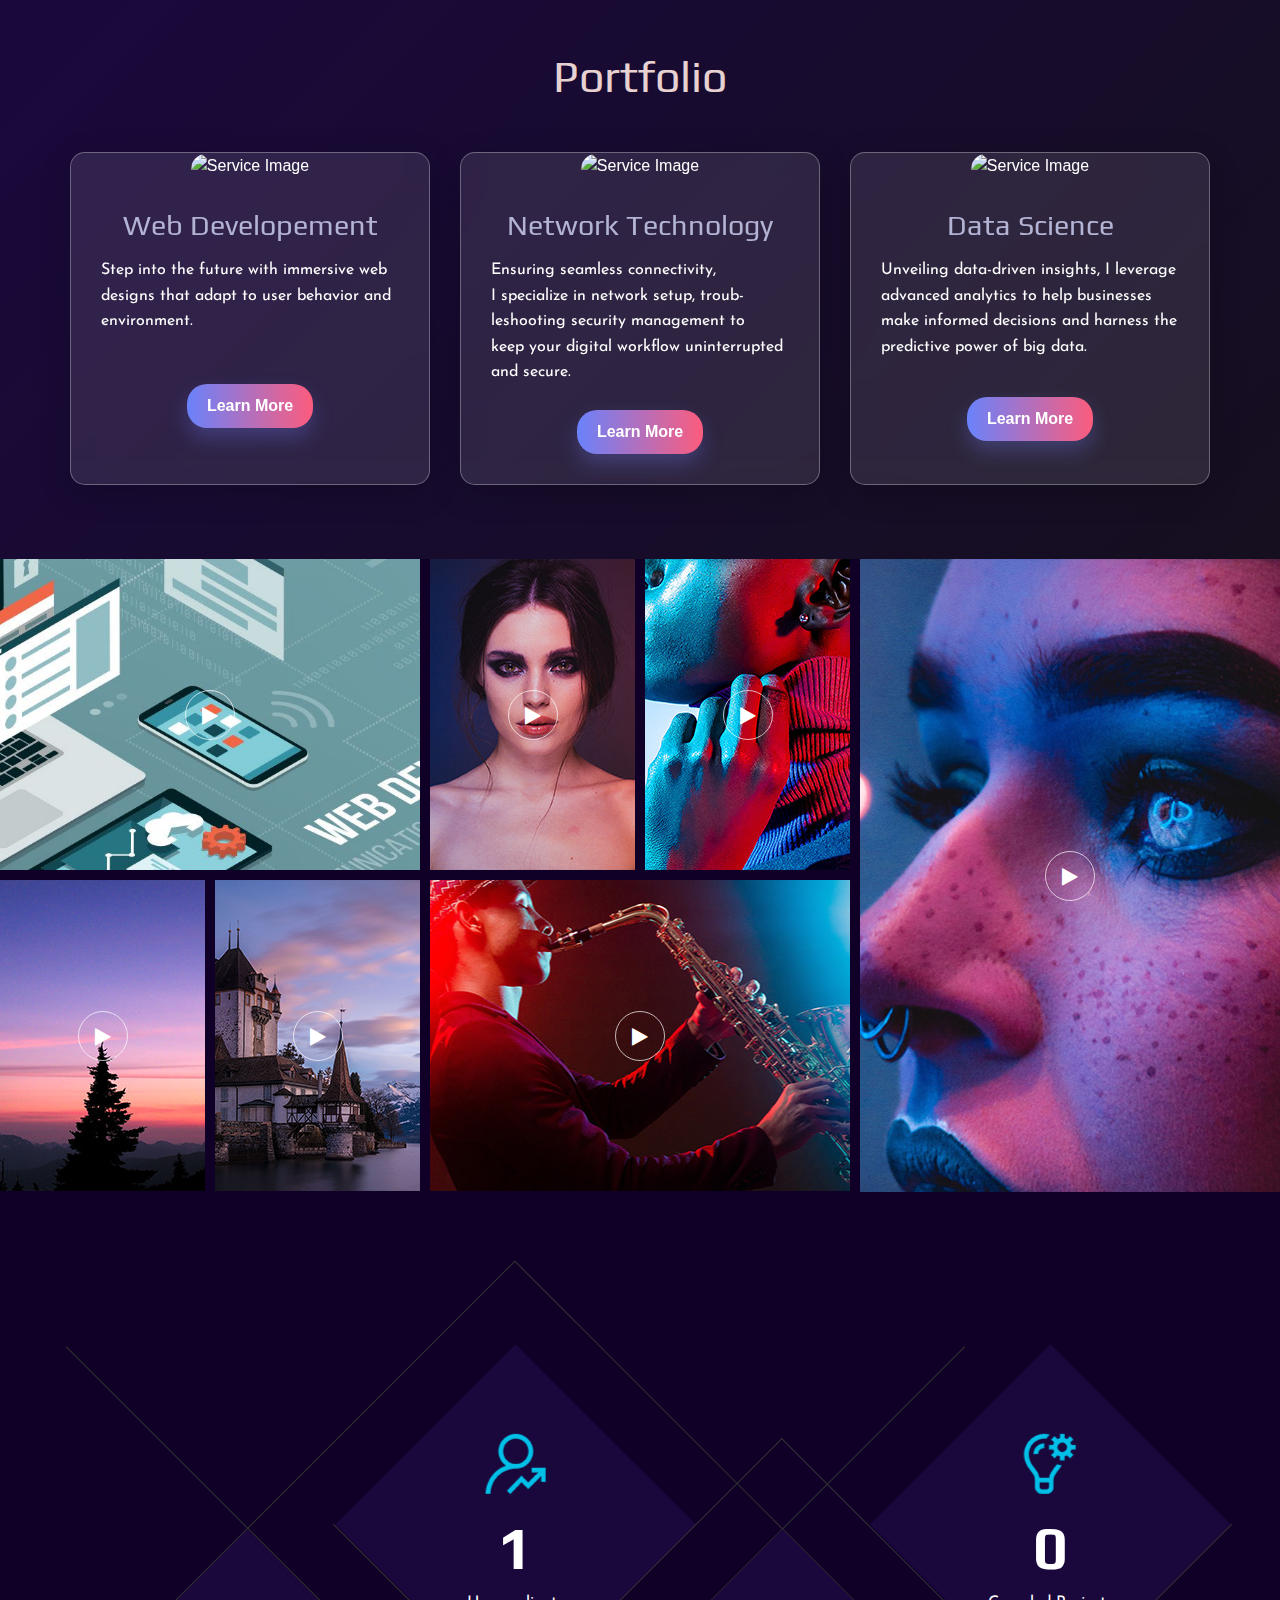
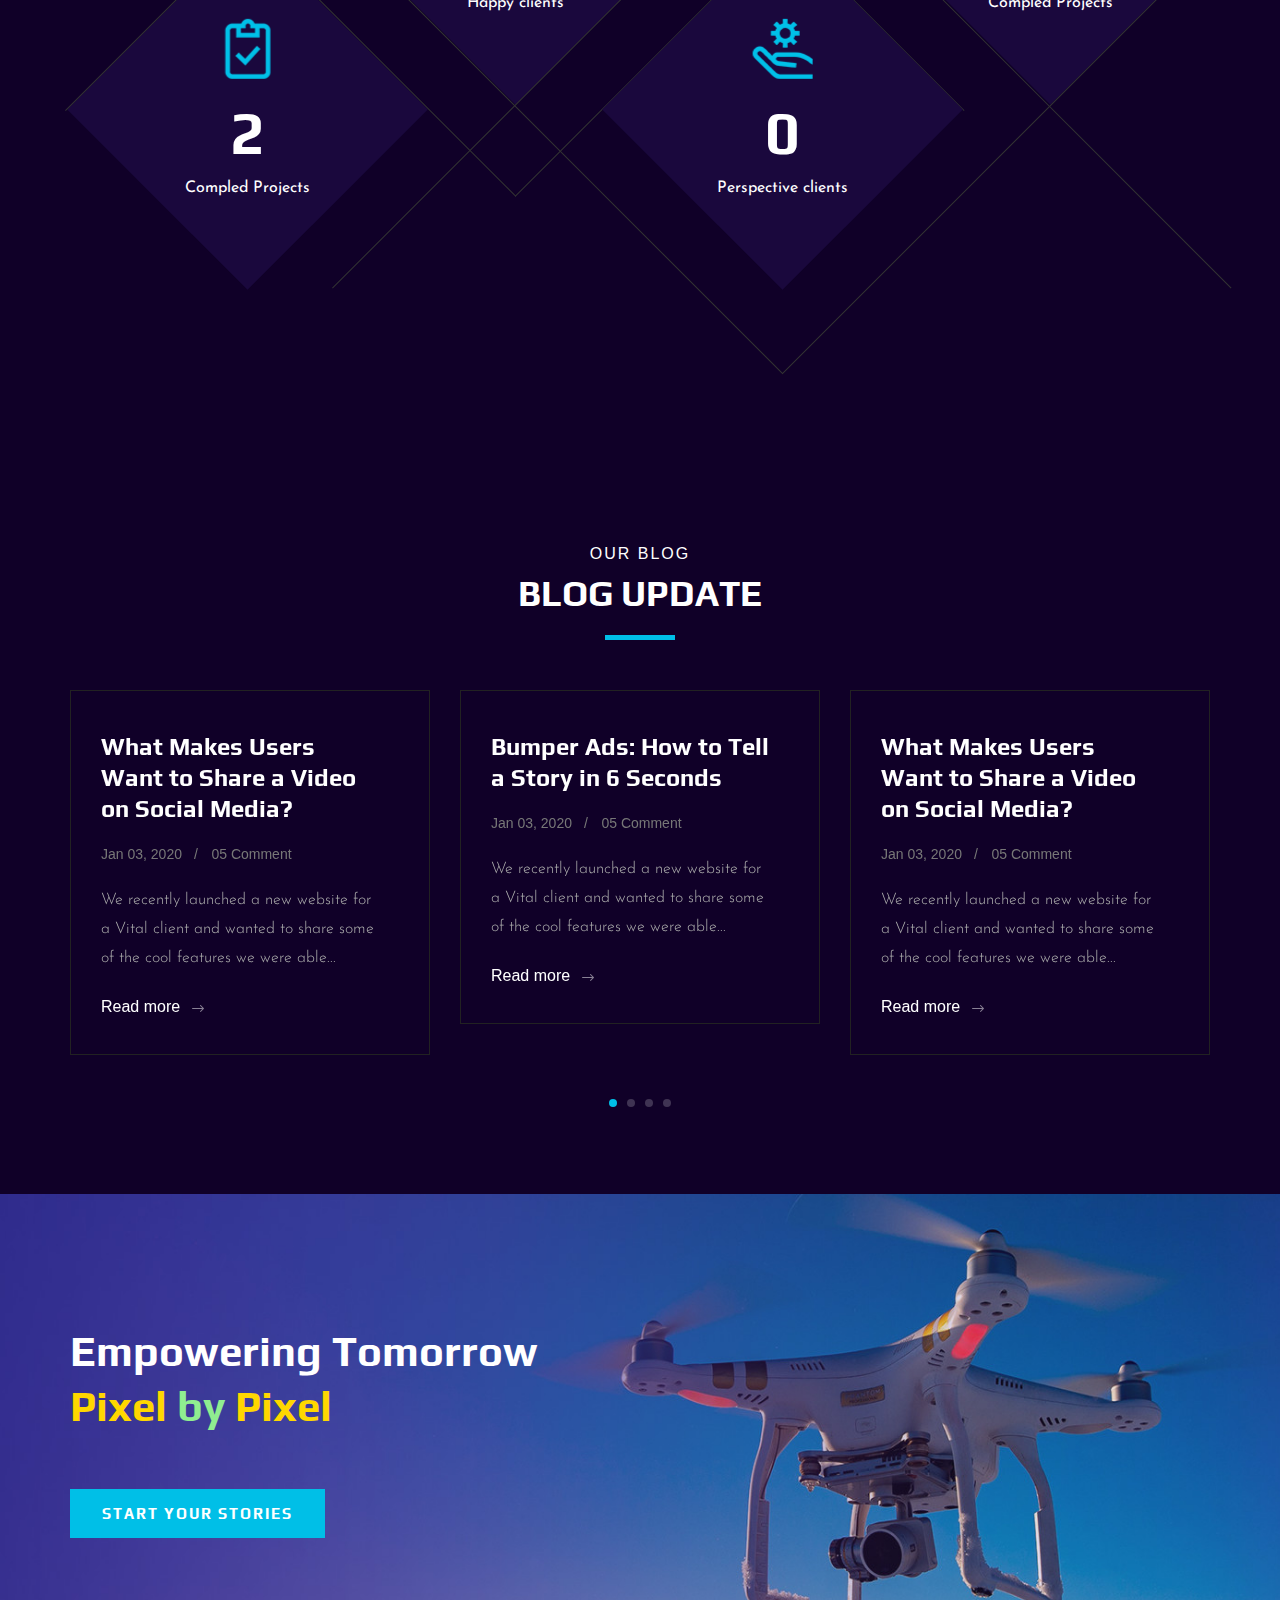
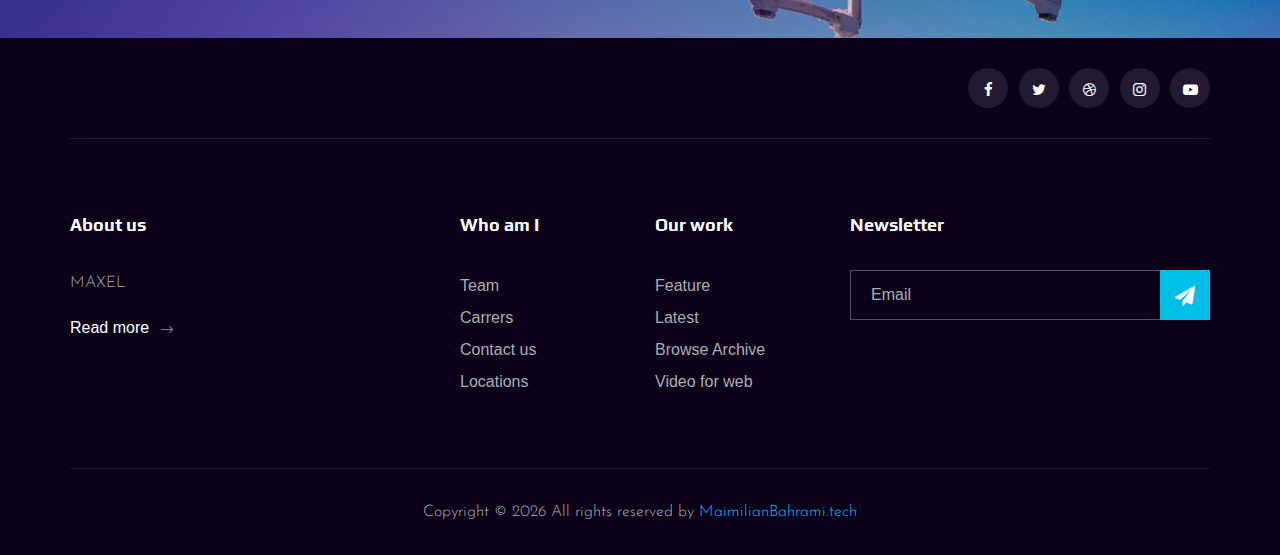
==== index.html @ 1a127d9d "Add files via upload" ====
<!DOCTYPE html>
<html lang="zxx">
  <head>
    <meta charset="UTF-8" />
    <meta name="description" content="Maximilian Bahrami" />
    <meta name="keywords" content="Portfolio, unica, creative, html" />
    <meta name="viewport" content="width=device-width, initial-scale=1.0" />
    <meta http-equiv="X-UA-Compatible" content="ie=edge" />
    <title>Maximilian Bahrami Portfolio</title>

    <!-- Google Font -->
    <link
      href="https://fonts.googleapis.com/css2?family=Play:wght@400;700&display=swap"
      rel="stylesheet"
    />
    <link
      href="https://fonts.googleapis.com/css2?family=Josefin+Sans:wght@300;400;500;600;700&display=swap"
      rel="stylesheet"
    />

    <!-- Css Styles -->
    <link rel="stylesheet" href="./css/bootstrap.min.css" type="text/css" />
    <link rel="stylesheet" href="css/font-awesome.min.css" type="text/css" />
    <link rel="stylesheet" href="css/elegant-icons.css" type="text/css" />
    <link rel="stylesheet" href="css/owl.carousel.min.css" type="text/css" />
    <link rel="stylesheet" href="css/magnific-popup.css" type="text/css" />
    <link rel="stylesheet" href="css/slicknav.min.css" type="text/css" />
    <link rel="stylesheet" href="css/style.css" type="text/css" />
    <style>
        .gradient-bg {
            background: linear-gradient(160deg, #100028, #001545, #100028);
        }
        
        
      @import url("https://fonts.googleapis.com/css2?family=Playfair+Display:wght@700&display=swap");

      body {
        font-family: Arial, sans-serif;
      }

      .golden-title {
        font-family: "Playfair Display", serif;
        font-weight: 700;
        font-size: 3em;
        color: #ffdf00;
        background: -webkit-linear-gradient(
          45deg,
          #0099ff,
          #33cc99,
          #ffdf00,
          #ff5733,
          #33cc99
        );
        -webkit-background-clip: text;
        background-clip: text;
        -webkit-text-fill-color: transparent;
        text-shadow: 2px 2px 10px rgba(255, 223, 0, 0.5),
          0 0 15px rgba(255, 223, 0, 0.9);
        letter-spacing: 1px;
        position: relative;
        z-index: 1;
        padding: 0 20px;
        border: none;
        animation: colorChange 6s infinite, pulsate 1.5s infinite;
        cursor: pointer;
        transition: transform 0.3s;
      }

      .golden-title:hover {
        transform: scale(1.05);
      }

      @keyframes colorChange {f
        0% {
          background-position: 0% 50%;
        }
        50% {
          background-position: 100% 50%;
        }
        100% {
          background-position: 0% 50%;
        }
      }

      @keyframes pulsate {
        0% {
          box-shadow: 0 0 5px rgba(255, 223, 0, 0.5),
            0 0 15px rgba(255, 223, 0, 0.7), 0 0 25px rgba(255, 223, 0, 0.8);
        }
        50% {
          box-shadow: 0 0 10px rgba(255, 223, 0, 0.5),
            0 0 20px rgba(255, 223, 0, 0.7), 0 0 30px rgba(255, 223, 0, 0.8);
        }
        100% {
          box-shadow: 0 0 5px rgba(255, 223, 0, 0.5),
            0 0 15px rgba(255, 223, 0, 0.7), 0 0 25px rgba(255, 223, 0, 0.8);
        }
      }
    </style>
  </head>

  <body>
    <!-- Page Preloder -->
    <div id="preloder">
      <div class="loader">
      </div>
    </div>
    <!-- Page Preloder End -->

    <!-- Header Section Begin -->
    
    

    <!-- Header End -->

    <!-- Hero Section Begin -->
    
    <!-- Hero Section End -->
    


<!----------------------------------------------------------------------------->
<!---------------------- Services Section Begin ------------------------------->
<!----------------------------------------------------------------------------->

    <section class="services">
    <div class="container">
        <!-- SERVICES title -->
        <div class="row justify-content-center mb-2">
            <div class="col-12 text-center">
                <h2 class="services__title">Portfolio</h2>
            </div>
        </div>
        <!-- Services items -->
        <div class="row">
            <!-- Service Item One -->
            <div class="col-12 col-md-6 col-lg-4 mb-4">
                <div class="service-card">
                    <div class="service-card__image">
                        <img src="https://www.webindiamaster.com/assests/images/blog/website-design-company-india-2022.png" alt="Service Image">
                    </div>
                    <div class="service-card__content">
                        <h3 class="service-card__title"><center>Web Developement</center></h3>
                        <p class="service-card__description">
                            Step into the future with immersive web designs that adapt to user behavior and environment.
                        </p>
                        <div class="service-card__details">
                            <button class="service-card__link">Learn More</button>
                            <div class="service-card__extra">
                                <!-- Additional details can go here -->
                            </div>
                        </div>
                    </div>
                </div>
            </div>
            <!-- Additional service items would be similar to the above structure -->
            <!-- ... -->
            <div class="col-12 col-md-6 col-lg-4 mb-4">
                <div class="service-card">
                    <div class="service-card__image">
                        <img src="https://s3.us-east-2.amazonaws.com/medcerts.com-staging/blog/articles/what-jobs-are-available-to-me-as-an-it-security-and-network-technician/_mediumQuality1600Webp/AdobeStock_171983987-1.jpeg" alt="Service Image">
                    </div>
                    <div class="service-card__content">
                        <h3 class="service-card__title"><center>Network Technology</center></h3>
                        <p class="service-card__description">
                            Ensuring seamless connectivity, 
                            <br>I specialize in network setup, troub- <br>
                            leshooting security management to 
                            <br> keep your digital workflow uninterrupted and secure.
                        </p>
                        <div class="service-card__details">
                            <button class="service-card__link">Learn More</button>
                            <div class="service-card__extra">
                                <!-- Additional details can go here -->
                            </div>
                        </div>
                    </div>
                </div>
            </div>

            <!-- Item 3 -->
            <div class="col-12 col-md-6 col-lg-4 mb-4">
                <div class="service-card">
                    <div class="service-card__image">
                        <img src="https://www.cfainstitute.org/-/media/images/hero/a-data-scientist-at-work-providing-analytics-and-insights-to-investment-professionals2.jpg" alt="Service Image">
                    </div>
                    <div class="service-card__content">
                        <h3 class="service-card__title"><center>Data Science<strong></strong></center></h3>
                        <p class="service-card__description">
                            Unveiling data-driven insights, I leverage advanced analytics to help businesses make informed decisions and harness the predictive power of big data.
                        </p>
                        <div class="service-card__details">
                            <button class="service-card__link">Learn More</button>
                            <div class="service-card__extra">
                            </div>
                        </div>
                    </div>
                </div>
            </div>


        </div>
    </div>
</section>

<!----------------------------------------------------------------------------->
<!---------------------- Services Section Ends ------------------------------->
<!----------------------------------------------------------------------------->



    
    <!-- Work Section Begin -->
    <section class="work">
      <div class="work__gallery">
        <div class="grid-sizer"></div>
        <div
          class="work__item wide__item set-bg"
          data-setbg="img/work/work-1.jpg"
        >
          <a
            href="https://www.youtube.com/watch?v=LXb3EKWsInQ"
            class="play-btn video-popup"
            ><i class="fa fa-play"></i
          ></a>
          <div class="work__item__hover">
            <h4>VIP Auto Tires & Service</h4>
            <ul>
              <li>eCommerce</li>
              <li>Magento</li>
            </ul>
          </div>
        </div>
        <div
          class="work__item small__item set-bg"
          data-setbg="img/work/work-2.jpg"
        >
          <a
            href="https://www.youtube.com/watch?v=LXb3EKWsInQ"
            class="play-btn video-popup"
            ><i class="fa fa-play"></i
          ></a>
        </div>
        <div
          class="work__item small__item set-bg"
          data-setbg="img/work/work-3.jpg"
        >
          <a
            href="https://www.youtube.com/watch?v=LXb3EKWsInQ"
            class="play-btn video-popup"
            ><i class="fa fa-play"></i
          ></a>
        </div>
        <div
          class="work__item large__item set-bg"
          data-setbg="img/work/work-4.jpg"
        >
          <a
            href="https://www.youtube.com/watch?v=LXb3EKWsInQ"
            class="play-btn video-popup"
            ><i class="fa fa-play"></i
          ></a>
          <div class="work__item__hover">
            <h4>VIP Auto Tires & Service</h4>
            <ul>
              <li>eCommerce</li>
              <li>Magento</li>
            </ul>
          </div>
        </div>
        <div
          class="work__item small__item set-bg"
          data-setbg="img/work/work-5.jpg"
        >
          <a
            href="https://www.youtube.com/watch?v=LXb3EKWsInQ"
            class="play-btn video-popup"
            ><i class="fa fa-play"></i
          ></a>
        </div>
        <div
          class="work__item small__item set-bg"
          data-setbg="img/work/work-6.jpg"
        >
          <a
            href="https://www.youtube.com/watch?v=LXb3EKWsInQ"
            class="play-btn video-popup"
            ><i class="fa fa-play"></i
          ></a>
        </div>
        <div
          class="work__item wide__item set-bg"
          data-setbg="img/work/work-7.jpg"
        >
          <a
            href="https://www.youtube.com/watch?v=LXb3EKWsInQ"
            class="play-btn video-popup"
            ><i class="fa fa-play"></i
          ></a>
          <div class="work__item__hover">
            <h4>VIP Auto Tires & Service</h4>
            <ul>
              <li>eCommerce</li>
              <li>Magento</li>
            </ul>
          </div>
        </div>
      </div>
    </section>
    <!-- Work Section End -->

    <!-- Counter Section Begin -->
    <section class="counter">
      <div class="container">
        <div class="counter__content">
          <div class="row">
            <div class="col-lg-3 col-md-6 col-sm-6">
              <div class="counter__item">
                <div class="counter__item__text">
                  <img src="img/icons/ci-1.png" alt="" />
                  <h2 class="counter_num">15</h2>
                  <p>Compled Projects</p>
                </div>
              </div>
            </div>
            <div class="col-lg-3 col-md-6 col-sm-6">
              <div class="counter__item second__item">
                <div class="counter__item__text">
                  <img src="img/icons/ci-2.png" alt="" />
                  <h2 class="counter_num">1</h2>
                  <p>Happy clients</p>
                </div>
              </div>
            </div>
            <div class="col-lg-3 col-md-6 col-sm-6">
              <div class="counter__item third__item">
                <div class="counter__item__text">
                  <img src="img/icons/ci-3.png" alt="" />
                  <h2 class="counter_num">0</h2>
                  <p>Perspective clients</p>
                </div>
              </div>
            </div>
            <div class="col-lg-3 col-md-6 col-sm-6">
              <div class="counter__item four__item">
                <div class="counter__item__text">
                  <img src="img/icons/ci-4.png" alt="" />
                  <h2 class="counter_num">0</h2>
                  <p>Compled Projects</p>
                </div>
              </div>
            </div>
          </div>
        </div>
      </div>
    </section>
    <!-- Counter Section End -->

    <!-- Latest Blog Section Begin -->
    <section class="latest spad">
      <div class="container">
        <div class="row">
          <div class="col-lg-12">
            <div class="section-title center-title">
              <span>Our Blog</span>
              <h2>Blog Update</h2>
            </div>
          </div>
        </div>
        <div class="row">
          <div class="latest__slider owl-carousel">
            <div class="col-lg-4">
              <div class="blog__item latest__item">
                <h4>What Makes Users Want to Share a Video on Social Media?</h4>
                <ul>
                  <li>Jan 03, 2020</li>
                  <li>05 Comment</li>
                </ul>
                <p>
                  We recently launched a new website for a Vital client and
                  wanted to share some of the cool features we were able...
                </p>
                <a href="#">Read more <span class="arrow_right"></span></a>
              </div>
            </div>
            <div class="col-lg-4">
              <div class="blog__item latest__item">
                <h4>Bumper Ads: How to Tell a Story in 6 Seconds</h4>
                <ul>
                  <li>Jan 03, 2020</li>
                  <li>05 Comment</li>
                </ul>
                <p>
                  We recently launched a new website for a Vital client and
                  wanted to share some of the cool features we were able...
                </p>
                <a href="#">Read more <span class="arrow_right"></span></a>
              </div>
            </div>
            <div class="col-lg-4">
              <div class="blog__item latest__item">
                <h4>What Makes Users Want to Share a Video on Social Media?</h4>
                <ul>
                  <li>Jan 03, 2020</li>
                  <li>05 Comment</li>
                </ul>
                <p>
                  We recently launched a new website for a Vital client and
                  wanted to share some of the cool features we were able...
                </p>
                <a href="#">Read more <span class="arrow_right"></span></a>
              </div>
            </div>
            <div class="col-lg-4">
              <div class="blog__item latest__item">
                <h4>Bumper Ads: How to Tell a Story in 6 Seconds</h4>
                <ul>
                  <li>Jan 03, 2020</li>
                  <li>05 Comment</li>
                </ul>
                <p>
                  We recently launched a new website for a Vital client and
                  wanted to share some of the cool features we were able...
                </p>
                <a href="#">Read more <span class="arrow_right"></span></a>
              </div>
            </div>
            <div class="col-lg-4">
              <div class="blog__item latest__item">
                <h4>What Makes Users Want to Share a Video on Social Media?</h4>
                <ul>
                  <li>Jan 03, 2020</li>
                  <li>05 Comment</li>
                </ul>
                <p>
                  We recently launched a new website for a Vital client and
                  wanted to share some of the cool features we were able...
                </p>
                <a href="#">Read more <span class="arrow_right"></span></a>
              </div>
            </div>
            <div class="col-lg-4">
              <div class="blog__item latest__item">
                <h4>What Makes Users Want to Share a Video on Social Media?</h4>
                <ul>
                  <li>Jan 03, 2020</li>
                  <li>05 Comment</li>
                </ul>
                <p>
                  We recently launched a new website for a Vital client and
                  wanted to share some of the cool features we were able...
                </p>
                <a href="#">Read more <span class="arrow_right"></span></a>
              </div>
            </div>
            <div class="col-lg-4">
              <div class="blog__item latest__item">
                <h4>What Makes Users Want to Share a Video on Social Media?</h4>
                <ul>
                  <li>Jan 03, 2020</li>
                  <li>05 Comment</li>
                </ul>
                <p>
                  We recently launched a new website for a Vital client and
                  wanted to share some of the cool features we were able...
                </p>
                <a href="#">Read more <span class="arrow_right"></span></a>
              </div>
            </div>
          </div>
        </div>
      </div>
    </section>
    <!-- Latest Blog Section End -->

    <!-- Call To Action Section Begin -->
    <section class="callto spad set-bg" data-setbg="img/callto-bg.jpg">
      <div class="container">
        <div class="row">
          <div class="col-lg-8">
            <div class="callto__text">
                <h2>Empowering Tomorrow <br> 
                    <span style="color: gold;">Pixel</span> 
                    <span style="color: lightgreen;">by</span> 
                    <span style="color: gold;">Pixel</span><br></h2>                    
              <p></p>
              <a href="#">Start your stories</a>
            </div>
          </div>
        </div>
      </div>
    </section>
    <!-- Call To Action Section End -->

    <!-- Footer Section Begin -->
    <footer class="footer">
      <div class="container">
        <div class="footer__top">
          <div class="row">
            <div class="col-lg-6 col-md-6">
              <div class="footer__top__logo">
                <a href="#"><img src="" alt="" /></a>
              </div>
            </div>
            <div class="col-lg-6 col-md-6">
              <div class="footer__top__social">
                <a href="#"><i class="fa fa-facebook"></i></a>
                <a href="#"><i class="fa fa-twitter"></i></a>
                <a href="#"><i class="fa fa-dribbble"></i></a>
                <a href="#"><i class="fa fa-instagram"></i></a>
                <a href="#"><i class="fa fa-youtube-play"></i></a>
              </div>
            </div>
          </div>
        </div>
        <div class="footer__option">
          <div class="row">
            <div class="col-lg-4 col-md-6 col-sm-6">
              <div class="footer__option__item">
                <h5>About us</h5>
                <p>MAXEL</p>
                <a href="#" class="read__more"
                  >Read more <span class="arrow_right"></span
                ></a>
              </div>
            </div>
            <div class="col-lg-2 col-md-3 col-sm-3">
              <div class="footer__option__item">
                <h5>Who am I</h5>
                <ul>
                  <li><a href="#">Team</a></li>
                  <li><a href="#">Carrers</a></li>
                  <li><a href="#">Contact us</a></li>
                  <li><a href="#">Locations</a></li>
                </ul>
              </div>
            </div>
            <div class="col-lg-2 col-md-3 col-sm-3">
              <div class="footer__option__item">
                <h5>Our work</h5>
                <ul>
                  <li><a href="#">Feature</a></li>
                  <li><a href="#">Latest</a></li>
                  <li><a href="#">Browse Archive</a></li>
                  <li><a href="#">Video for web</a></li>
                </ul>
              </div>
            </div>
            <div class="col-lg-4 col-md-12">
              <div class="footer__option__item">
                <h5>Newsletter</h5>
                <form action="#">
                  <input type="text" placeholder="Email" />
                  <button type="submit"><i class="fa fa-send"></i></button>
                </form>
              </div>
            </div>
          </div>
        </div>
        <div class="footer__copyright">
          <div class="row">
            <div class="col-lg-12 text-center">
              <p class="footer__copyright__text">
                Copyright &copy;
                <script>
                  document.write(new Date().getFullYear());
                </script>
                All rights reserved by
                <a href="index.html" target="_blank">MaimilianBahrami.tech</a>
              </p>
            </div>
          </div>
        </div>
      </div>
    </footer>
    <!-- Footer Section End -->

    <!-- Js Plugins -->
    <script>
      document.addEventListener("DOMContentLoaded", (event) => {
        var readMoreBtns = document.getElementsByClassName("read-more-btn");

        for (let i = 0; i < readMoreBtns.length; i++) {
          readMoreBtns[i].addEventListener("click", function (event) {
            event.preventDefault();
            var moreText = this.previousElementSibling.querySelector(".more");

            if (moreText.style.display === "none") {
              moreText.style.display = "inline";
              this.textContent = "Read Less";
            } else {
              moreText.style.display = "none";
              this.textContent = "Read More";
            }
          });
        }
      });
    </script>

    <script src="js/jquery-3.3.1.min.js"></script>
    <script src="js/bootstrap.min.js"></script>
    <script src="js/jquery.magnific-popup.min.js"></script>
    <script src="js/mixitup.min.js"></script>
    <script src="js/masonry.pkgd.min.js"></script>
    <script src="js/jquery.slicknav.js"></script>
    <script src="js/owl.carousel.min.js"></script>
    <script src="js/main.js"></script>
  </body>
</html>
---- css/elegant-icons.css ----
@font-face {
	font-family: 'ElegantIcons';
	src:url('../fonts/ElegantIcons.eot');
	src:url('../fonts/ElegantIcons.eot?#iefix') format('embedded-opentype'),
		url('../fonts/ElegantIcons.woff') format('woff'),
		url('../fonts/ElegantIcons.ttf') format('truetype'),
		url('../fonts/ElegantIcons.svg#ElegantIcons') format('svg');
	font-weight: normal;
	font-style: normal;
}

/* Use the following CSS code if you want to use data attributes for inserting your icons */
[data-icon]:before {
	font-family: 'ElegantIcons';
	content: attr(data-icon);
	speak: none;
	font-weight: normal;
	font-variant: normal;
	text-transform: none;
	line-height: 1;
	-webkit-font-smoothing: antialiased;
	-moz-osx-font-smoothing: grayscale;
}

/* Use the following CSS code if you want to have a class per icon */
/*
Instead of a list of all class selectors,
you can use the generic selector below, but it's slower:
[class*="your-class-prefix"] {
*/
.arrow_up, .arrow_down, .arrow_left, .arrow_right, .arrow_left-up, .arrow_right-up, .arrow_right-down, .arrow_left-down, .arrow-up-down, .arrow_up-down_alt, .arrow_left-right_alt, .arrow_left-right, .arrow_expand_alt2, .arrow_expand_alt, .arrow_condense, .arrow_expand, .arrow_move, .arrow_carrot-up, .arrow_carrot-down, .arrow_carrot-left, .arrow_carrot-right, .arrow_carrot-2up, .arrow_carrot-2down, .arrow_carrot-2left, .arrow_carrot-2right, .arrow_carrot-up_alt2, .arrow_carrot-down_alt2, .arrow_carrot-left_alt2, .arrow_carrot-right_alt2, .arrow_carrot-2up_alt2, .arrow_carrot-2down_alt2, .arrow_carrot-2left_alt2, .arrow_carrot-2right_alt2, .arrow_triangle-up, .arrow_triangle-down, .arrow_triangle-left, .arrow_triangle-right, .arrow_triangle-up_alt2, .arrow_triangle-down_alt2, .arrow_triangle-left_alt2, .arrow_triangle-right_alt2, .arrow_back, .icon_minus-06, .icon_plus, .icon_close, .icon_check, .icon_minus_alt2, .icon_plus_alt2, .icon_close_alt2, .icon_check_alt2, .icon_zoom-out_alt, .icon_zoom-in_alt, .icon_search, .icon_box-empty, .icon_box-selected, .icon_minus-box, .icon_plus-box, .icon_box-checked, .icon_circle-empty, .icon_circle-slelected, .icon_stop_alt2, .icon_stop, .icon_pause_alt2, .icon_pause, .icon_menu, .icon_menu-square_alt2, .icon_menu-circle_alt2, .icon_ul, .icon_ol, .icon_adjust-horiz, .icon_adjust-vert, .icon_document_alt, .icon_documents_alt, .icon_pencil, .icon_pencil-edit_alt, .icon_pencil-edit, .icon_folder-alt, .icon_folder-open_alt, .icon_folder-add_alt, .icon_info_alt, .icon_error-oct_alt, .icon_error-circle_alt, .icon_error-triangle_alt, .icon_question_alt2, .icon_question, .icon_comment_alt, .icon_chat_alt, .icon_vol-mute_alt, .icon_volume-low_alt, .icon_volume-high_alt, .icon_quotations, .icon_quotations_alt2, .icon_clock_alt, .icon_lock_alt, .icon_lock-open_alt, .icon_key_alt, .icon_cloud_alt, .icon_cloud-upload_alt, .icon_cloud-download_alt, .icon_image, .icon_images, .icon_lightbulb_alt, .icon_gift_alt, .icon_house_alt, .icon_genius, .icon_mobile, .icon_tablet, .icon_laptop, .icon_desktop, .icon_camera_alt, .icon_mail_alt, .icon_cone_alt, .icon_ribbon_alt, .icon_bag_alt, .icon_creditcard, .icon_cart_alt, .icon_paperclip, .icon_tag_alt, .icon_tags_alt, .icon_trash_alt, .icon_cursor_alt, .icon_mic_alt, .icon_compass_alt, .icon_pin_alt, .icon_pushpin_alt, .icon_map_alt, .icon_drawer_alt, .icon_toolbox_alt, .icon_book_alt, .icon_calendar, .icon_film, .icon_table, .icon_contacts_alt, .icon_headphones, .icon_lifesaver, .icon_piechart, .icon_refresh, .icon_link_alt, .icon_link, .icon_loading, .icon_blocked, .icon_archive_alt, .icon_heart_alt, .icon_star_alt, .icon_star-half_alt, .icon_star, .icon_star-half, .icon_tools, .icon_tool, .icon_cog, .icon_cogs, .arrow_up_alt, .arrow_down_alt, .arrow_left_alt, .arrow_right_alt, .arrow_left-up_alt, .arrow_right-up_alt, .arrow_right-down_alt, .arrow_left-down_alt, .arrow_condense_alt, .arrow_expand_alt3, .arrow_carrot_up_alt, .arrow_carrot-down_alt, .arrow_carrot-left_alt, .arrow_carrot-right_alt, .arrow_carrot-2up_alt, .arrow_carrot-2dwnn_alt, .arrow_carrot-2left_alt, .arrow_carrot-2right_alt, .arrow_triangle-up_alt, .arrow_triangle-down_alt, .arrow_triangle-left_alt, .arrow_triangle-right_alt, .icon_minus_alt, .icon_plus_alt, .icon_close_alt, .icon_check_alt, .icon_zoom-out, .icon_zoom-in, .icon_stop_alt, .icon_menu-square_alt, .icon_menu-circle_alt, .icon_document, .icon_documents, .icon_pencil_alt, .icon_folder, .icon_folder-open, .icon_folder-add, .icon_folder_upload, .icon_folder_download, .icon_info, .icon_error-circle, .icon_error-oct, .icon_error-triangle, .icon_question_alt, .icon_comment, .icon_chat, .icon_vol-mute, .icon_volume-low, .icon_volume-high, .icon_quotations_alt, .icon_clock, .icon_lock, .icon_lock-open, .icon_key, .icon_cloud, .icon_cloud-upload, .icon_cloud-download, .icon_lightbulb, .icon_gift, .icon_house, .icon_camera, .icon_mail, .icon_cone, .icon_ribbon, .icon_bag, .icon_cart, .icon_tag, .icon_tags, .icon_trash, .icon_cursor, .icon_mic, .icon_compass, .icon_pin, .icon_pushpin, .icon_map, .icon_drawer, .icon_toolbox, .icon_book, .icon_contacts, .icon_archive, .icon_heart, .icon_profile, .icon_group, .icon_grid-2x2, .icon_grid-3x3, .icon_music, .icon_pause_alt, .icon_phone, .icon_upload, .icon_download, .social_facebook, .social_twitter, .social_pinterest, .social_googleplus, .social_tumblr, .social_tumbleupon, .social_wordpress, .social_instagram, .social_dribbble, .social_vimeo, .social_linkedin, .social_rss, .social_deviantart, .social_share, .social_myspace, .social_skype, .social_youtube, .social_picassa, .social_googledrive, .social_flickr, .social_blogger, .social_spotify, .social_delicious, .social_facebook_circle, .social_twitter_circle, .social_pinterest_circle, .social_googleplus_circle, .social_tumblr_circle, .social_stumbleupon_circle, .social_wordpress_circle, .social_instagram_circle, .social_dribbble_circle, .social_vimeo_circle, .social_linkedin_circle, .social_rss_circle, .social_deviantart_circle, .social_share_circle, .social_myspace_circle, .social_skype_circle, .social_youtube_circle, .social_picassa_circle, .social_googledrive_alt2, .social_flickr_circle, .social_blogger_circle, .social_spotify_circle, .social_delicious_circle, .social_facebook_square, .social_twitter_square, .social_pinterest_square, .social_googleplus_square, .social_tumblr_square, .social_stumbleupon_square, .social_wordpress_square, .social_instagram_square, .social_dribbble_square, .social_vimeo_square, .social_linkedin_square, .social_rss_square, .social_deviantart_square, .social_share_square, .social_myspace_square, .social_skype_square, .social_youtube_square, .social_picassa_square, .social_googledrive_square, .social_flickr_square, .social_blogger_square, .social_spotify_square, .social_delicious_square, .icon_printer, .icon_calulator, .icon_building, .icon_floppy, .icon_drive, .icon_search-2, .icon_id, .icon_id-2, .icon_puzzle, .icon_like, .icon_dislike, .icon_mug, .icon_currency, .icon_wallet, .icon_pens, .icon_easel, .icon_flowchart, .icon_datareport, .icon_briefcase, .icon_shield, .icon_percent, .icon_globe, .icon_globe-2, .icon_target, .icon_hourglass, .icon_balance, .icon_rook, .icon_printer-alt, .icon_calculator_alt, .icon_building_alt, .icon_floppy_alt, .icon_drive_alt, .icon_search_alt, .icon_id_alt, .icon_id-2_alt, .icon_puzzle_alt, .icon_like_alt, .icon_dislike_alt, .icon_mug_alt, .icon_currency_alt, .icon_wallet_alt, .icon_pens_alt, .icon_easel_alt, .icon_flowchart_alt, .icon_datareport_alt, .icon_briefcase_alt, .icon_shield_alt, .icon_percent_alt, .icon_globe_alt, .icon_clipboard {
	font-family: 'ElegantIcons';
	speak: none;
	font-style: normal;
	font-weight: normal;
	font-variant: normal;
	text-transform: none;
	line-height: 1;
	-webkit-font-smoothing: antialiased;
}
.arrow_up:before {
	content: "\21";
}
.arrow_down:before {
	content: "\22";
}
.arrow_left:before {
	content: "\23";
}
.arrow_right:before {
	content: "\24";
}
.arrow_left-up:before {
	content: "\25";
}
.arrow_right-up:before {
	content: "\26";
}
.arrow_right-down:before {
	content: "\27";
}
.arrow_left-down:before {
	content: "\28";
}
.arrow-up-down:before {
	content: "\29";
}
.arrow_up-down_alt:before {
	content: "\2a";
}
.arrow_left-right_alt:before {
	content: "\2b";
}
.arrow_left-right:before {
	content: "\2c";
}
.arrow_expand_alt2:before {
	content: "\2d";
}
.arrow_expand_alt:before {
	content: "\2e";
}
.arrow_condense:before {
	content: "\2f";
}
.arrow_expand:before {
	content: "\30";
}
.arrow_move:before {
	content: "\31";
}
.arrow_carrot-up:before {
	content: "\32";
}
.arrow_carrot-down:before {
	content: "\33";
}
.arrow_carrot-left:before {
	content: "\34";
}
.arrow_carrot-right:before {
	content: "\35";
}
.arrow_carrot-2up:before {
	content: "\36";
}
.arrow_carrot-2down:before {
	content: "\37";
}
.arrow_carrot-2left:before {
	content: "\38";
}
.arrow_carrot-2right:before {
	content: "\39";
}
.arrow_carrot-up_alt2:before {
	content: "\3a";
}
.arrow_carrot-down_alt2:before {
	content: "\3b";
}
.arrow_carrot-left_alt2:before {
	content: "\3c";
}
.arrow_carrot-right_alt2:before {
	content: "\3d";
}
.arrow_carrot-2up_alt2:before {
	content: "\3e";
}
.arrow_carrot-2down_alt2:before {
	content: "\3f";
}
.arrow_carrot-2left_alt2:before {
	content: "\40";
}
.arrow_carrot-2right_alt2:before {
	content: "\41";
}
.arrow_triangle-up:before {
	content: "\42";
}
.arrow_triangle-down:before {
	content: "\43";
}
.arrow_triangle-left:before {
	content: "\44";
}
.arrow_triangle-right:before {
	content: "\45";
}
.arrow_triangle-up_alt2:before {
	content: "\46";
}
.arrow_triangle-down_alt2:before {
	content: "\47";
}
.arrow_triangle-left_alt2:before {
	content: "\48";
}
.arrow_triangle-right_alt2:before {
	content: "\49";
}
.arrow_back:before {
	content: "\4a";
}
.icon_minus-06:before {
	content: "\4b";
}
.icon_plus:before {
	content: "\4c";
}
.icon_close:before {
	content: "\4d";
}
.icon_check:before {
	content: "\4e";
}
.icon_minus_alt2:before {
	content: "\4f";
}
.icon_plus_alt2:before {
	content: "\50";
}
.icon_close_alt2:before {
	content: "\51";
}
.icon_check_alt2:before {
	content: "\52";
}
.icon_zoom-out_alt:before {
	content: "\53";
}
.icon_zoom-in_alt:before {
	content: "\54";
}
.icon_search:before {
	content: "\55";
}
.icon_box-empty:before {
	content: "\56";
}
.icon_box-selected:before {
	content: "\57";
}
.icon_minus-box:before {
	content: "\58";
}
.icon_plus-box:before {
	content: "\59";
}
.icon_box-checked:before {
	content: "\5a";
}
.icon_circle-empty:before {
	content: "\5b";
}
.icon_circle-slelected:before {
	content: "\5c";
}
.icon_stop_alt2:before {
	content: "\5d";
}
.icon_stop:before {
	content: "\5e";
}
.icon_pause_alt2:before {
	content: "\5f";
}
.icon_pause:before {
	content: "\60";
}
.icon_menu:before {
	content: "\61";
}
.icon_menu-square_alt2:before {
	content: "\62";
}
.icon_menu-circle_alt2:before {
	content: "\63";
}
.icon_ul:before {
	content: "\64";
}
.icon_ol:before {
	content: "\65";
}
.icon_adjust-horiz:before {
	content: "\66";
}
.icon_adjust-vert:before {
	content: "\67";
}
.icon_document_alt:before {
	content: "\68";
}
.icon_documents_alt:before {
	content: "\69";
}
.icon_pencil:before {
	content: "\6a";
}
.icon_pencil-edit_alt:before {
	content: "\6b";
}
.icon_pencil-edit:before {
	content: "\6c";
}
.icon_folder-alt:before {
	content: "\6d";
}
.icon_folder-open_alt:before {
	content: "\6e";
}
.icon_folder-add_alt:before {
	content: "\6f";
}
.icon_info_alt:before {
	content: "\70";
}
.icon_error-oct_alt:before {
	content: "\71";
}
.icon_error-circle_alt:before {
	content: "\72";
}
.icon_error-triangle_alt:before {
	content: "\73";
}
.icon_question_alt2:before {
	content: "\74";
}
.icon_question:before {
	content: "\75";
}
.icon_comment_alt:before {
	content: "\76";
}
.icon_chat_alt:before {
	content: "\77";
}
.icon_vol-mute_alt:before {
	content: "\78";
}
.icon_volume-low_alt:before {
	content: "\79";
}
.icon_volume-high_alt:before {
	content: "\7a";
}
.icon_quotations:before {
	content: "\7b";
}
.icon_quotations_alt2:before {
	content: "\7c";
}
.icon_clock_alt:before {
	content: "\7d";
}
.icon_lock_alt:before {
	content: "\7e";
}
.icon_lock-open_alt:before {
	content: "\e000";
}
.icon_key_alt:before {
	content: "\e001";
}
.icon_cloud_alt:before {
	content: "\e002";
}
.icon_cloud-upload_alt:before {
	content: "\e003";
}
.icon_cloud-download_alt:before {
	content: "\e004";
}
.icon_image:before {
	content: "\e005";
}
.icon_images:before {
	content: "\e006";
}
.icon_lightbulb_alt:before {
	content: "\e007";
}
.icon_gift_alt:before {
	content: "\e008";
}
.icon_house_alt:before {
	content: "\e009";
}
.icon_genius:before {
	content: "\e00a";
}
.icon_mobile:before {
	content: "\e00b";
}
.icon_tablet:before {
	content: "\e00c";
}
.icon_laptop:before {
	content: "\e00d";
}
.icon_desktop:before {
	content: "\e00e";
}
.icon_camera_alt:before {
	content: "\e00f";
}
.icon_mail_alt:before {
	content: "\e010";
}
.icon_cone_alt:before {
	content: "\e011";
}
.icon_ribbon_alt:before {
	content: "\e012";
}
.icon_bag_alt:before {
	content: "\e013";
}
.icon_creditcard:before {
	content: "\e014";
}
.icon_cart_alt:before {
	content: "\e015";
}
.icon_paperclip:before {
	content: "\e016";
}
.icon_tag_alt:before {
	content: "\e017";
}
.icon_tags_alt:before {
	content: "\e018";
}
.icon_trash_alt:before {
	content: "\e019";
}
.icon_cursor_alt:before {
	content: "\e01a";
}
.icon_mic_alt:before {
	content: "\e01b";
}
.icon_compass_alt:before {
	content: "\e01c";
}
.icon_pin_alt:before {
	content: "\e01d";
}
.icon_pushpin_alt:before {
	content: "\e01e";
}
.icon_map_alt:before {
	content: "\e01f";
}
.icon_drawer_alt:before {
	content: "\e020";
}
.icon_toolbox_alt:before {
	content: "\e021";
}
.icon_book_alt:before {
	content: "\e022";
}
.icon_calendar:before {
	content: "\e023";
}
.icon_film:before {
	content: "\e024";
}
.icon_table:before {
	content: "\e025";
}
.icon_contacts_alt:before {
	content: "\e026";
}
.icon_headphones:before {
	content: "\e027";
}
.icon_lifesaver:before {
	content: "\e028";
}
.icon_piechart:before {
	content: "\e029";
}
.icon_refresh:before {
	content: "\e02a";
}
.icon_link_alt:before {
	content: "\e02b";
}
.icon_link:before {
	content: "\e02c";
}
.icon_loading:before {
	content: "\e02d";
}
.icon_blocked:before {
	content: "\e02e";
}
.icon_archive_alt:before {
	content: "\e02f";
}
.icon_heart_alt:before {
	content: "\e030";
}
.icon_star_alt:before {
	content: "\e031";
}
.icon_star-half_alt:before {
	content: "\e032";
}
.icon_star:before {
	content: "\e033";
}
.icon_star-half:before {
	content: "\e034";
}
.icon_tools:before {
	content: "\e035";
}
.icon_tool:before {
	content: "\e036";
}
.icon_cog:before {
	content: "\e037";
}
.icon_cogs:before {
	content: "\e038";
}
.arrow_up_alt:before {
	content: "\e039";
}
.arrow_down_alt:before {
	content: "\e03a";
}
.arrow_left_alt:before {
	content: "\e03b";
}
.arrow_right_alt:before {
	content: "\e03c";
}
.arrow_left-up_alt:before {
	content: "\e03d";
}
.arrow_right-up_alt:before {
	content: "\e03e";
}
.arrow_right-down_alt:before {
	content: "\e03f";
}
.arrow_left-down_alt:before {
	content: "\e040";
}
.arrow_condense_alt:before {
	content: "\e041";
}
.arrow_expand_alt3:before {
	content: "\e042";
}
.arrow_carrot_up_alt:before {
	content: "\e043";
}
.arrow_carrot-down_alt:before {
	content: "\e044";
}
.arrow_carrot-left_alt:before {
	content: "\e045";
}
.arrow_carrot-right_alt:before {
	content: "\e046";
}
.arrow_carrot-2up_alt:before {
	content: "\e047";
}
.arrow_carrot-2dwnn_alt:before {
	content: "\e048";
}
.arrow_carrot-2left_alt:before {
	content: "\e049";
}
.arrow_carrot-2right_alt:before {
	content: "\e04a";
}
.arrow_triangle-up_alt:before {
	content: "\e04b";
}
.arrow_triangle-down_alt:before {
	content: "\e04c";
}
.arrow_triangle-left_alt:before {
	content: "\e04d";
}
.arrow_triangle-right_alt:before {
	content: "\e04e";
}
.icon_minus_alt:before {
	content: "\e04f";
}
.icon_plus_alt:before {
	content: "\e050";
}
.icon_close_alt:before {
	content: "\e051";
}
.icon_check_alt:before {
	content: "\e052";
}
.icon_zoom-out:before {
	content: "\e053";
}
.icon_zoom-in:before {
	content: "\e054";
}
.icon_stop_alt:before {
	content: "\e055";
}
.icon_menu-square_alt:before {
	content: "\e056";
}
.icon_menu-circle_alt:before {
	content: "\e057";
}
.icon_document:before {
	content: "\e058";
}
.icon_documents:before {
	content: "\e059";
}
.icon_pencil_alt:before {
	content: "\e05a";
}
.icon_folder:before {
	content: "\e05b";
}
.icon_folder-open:before {
	content: "\e05c";
}
.icon_folder-add:before {
	content: "\e05d";
}
.icon_folder_upload:before {
	content: "\e05e";
}
.icon_folder_download:before {
	content: "\e05f";
}
.icon_info:before {
	content: "\e060";
}
.icon_error-circle:before {
	content: "\e061";
}
.icon_error-oct:before {
	content: "\e062";
}
.icon_error-triangle:before {
	content: "\e063";
}
.icon_question_alt:before {
	content: "\e064";
}
.icon_comment:before {
	content: "\e065";
}
.icon_chat:before {
	content: "\e066";
}
.icon_vol-mute:before {
	content: "\e067";
}
.icon_volume-low:before {
	content: "\e068";
}
.icon_volume-high:before {
	content: "\e069";
}
.icon_quotations_alt:before {
	content: "\e06a";
}
.icon_clock:before {
	content: "\e06b";
}
.icon_lock:before {
	content: "\e06c";
}
.icon_lock-open:before {
	content: "\e06d";
}
.icon_key:before {
	content: "\e06e";
}
.icon_cloud:before {
	content: "\e06f";
}
.icon_cloud-upload:before {
	content: "\e070";
}
.icon_cloud-download:before {
	content: "\e071";
}
.icon_lightbulb:before {
	content: "\e072";
}
.icon_gift:before {
	content: "\e073";
}
.icon_house:before {
	content: "\e074";
}
.icon_camera:before {
	content: "\e075";
}
.icon_mail:before {
	content: "\e076";
}
.icon_cone:before {
	content: "\e077";
}
.icon_ribbon:before {
	content: "\e078";
}
.icon_bag:before {
	content: "\e079";
}
.icon_cart:before {
	content: "\e07a";
}
.icon_tag:before {
	content: "\e07b";
}
.icon_tags:before {
	content: "\e07c";
}
.icon_trash:before {
	content: "\e07d";
}
.icon_cursor:before {
	content: "\e07e";
}
.icon_mic:before {
	content: "\e07f";
}
.icon_compass:before {
	content: "\e080";
}
.icon_pin:before {
	content: "\e081";
}
.icon_pushpin:before {
	content: "\e082";
}
.icon_map:before {
	content: "\e083";
}
.icon_drawer:before {
	content: "\e084";
}
.icon_toolbox:before {
	content: "\e085";
}
.icon_book:before {
	content: "\e086";
}
.icon_contacts:before {
	content: "\e087";
}
.icon_archive:before {
	content: "\e088";
}
.icon_heart:before {
	content: "\e089";
}
.icon_profile:before {
	content: "\e08a";
}
.icon_group:before {
	content: "\e08b";
}
.icon_grid-2x2:before {
	content: "\e08c";
}
.icon_grid-3x3:before {
	content: "\e08d";
}
.icon_music:before {
	content: "\e08e";
}
.icon_pause_alt:before {
	content: "\e08f";
}
.icon_phone:before {
	content: "\e090";
}
.icon_upload:before {
	content: "\e091";
}
.icon_download:before {
	content: "\e092";
}
.social_facebook:before {
	content: "\e093";
}
.social_twitter:before {
	content: "\e094";
}
.social_pinterest:before {
	content: "\e095";
}
.social_googleplus:before {
	content: "\e096";
}
.social_tumblr:before {
	content: "\e097";
}
.social_tumbleupon:before {
	content: "\e098";
}
.social_wordpress:before {
	content: "\e099";
}
.social_instagram:before {
	content: "\e09a";
}
.social_dribbble:before {
	content: "\e09b";
}
.social_vimeo:before {
	content: "\e09c";
}
.social_linkedin:before {
	content: "\e09d";
}
.social_rss:before {
	content: "\e09e";
}
.social_deviantart:before {
	content: "\e09f";
}
.social_share:before {
	content: "\e0a0";
}
.social_myspace:before {
	content: "\e0a1";
}
.social_skype:before {
	content: "\e0a2";
}
.social_youtube:before {
	content: "\e0a3";
}
.social_picassa:before {
	content: "\e0a4";
}
.social_googledrive:before {
	content: "\e0a5";
}
.social_flickr:before {
	content: "\e0a6";
}
.social_blogger:before {
	content: "\e0a7";
}
.social_spotify:before {
	content: "\e0a8";
}
.social_delicious:before {
	content: "\e0a9";
}
.social_facebook_circle:before {
	content: "\e0aa";
}
.social_twitter_circle:before {
	content: "\e0ab";
}
.social_pinterest_circle:before {
	content: "\e0ac";
}
.social_googleplus_circle:before {
	content: "\e0ad";
}
.social_tumblr_circle:before {
	content: "\e0ae";
}
.social_stumbleupon_circle:before {
	content: "\e0af";
}
.social_wordpress_circle:before {
	content: "\e0b0";
}
.social_instagram_circle:before {
	content: "\e0b1";
}
.social_dribbble_circle:before {
	content: "\e0b2";
}
.social_vimeo_circle:before {
	content: "\e0b3";
}
.social_linkedin_circle:before {
	content: "\e0b4";
}
.social_rss_circle:before {
	content: "\e0b5";
}
.social_deviantart_circle:before {
	content: "\e0b6";
}
.social_share_circle:before {
	content: "\e0b7";
}
.social_myspace_circle:before {
	content: "\e0b8";
}
.social_skype_circle:before {
	content: "\e0b9";
}
.social_youtube_circle:before {
	content: "\e0ba";
}
.social_picassa_circle:before {
	content: "\e0bb";
}
.social_googledrive_alt2:before {
	content: "\e0bc";
}
.social_flickr_circle:before {
	content: "\e0bd";
}
.social_blogger_circle:before {
	content: "\e0be";
}
.social_spotify_circle:before {
	content: "\e0bf";
}
.social_delicious_circle:before {
	content: "\e0c0";
}
.social_facebook_square:before {
	content: "\e0c1";
}
.social_twitter_square:before {
	content: "\e0c2";
}
.social_pinterest_square:before {
	content: "\e0c3";
}
.social_googleplus_square:before {
	content: "\e0c4";
}
.social_tumblr_square:before {
	content: "\e0c5";
}
.social_stumbleupon_square:before {
	content: "\e0c6";
}
.social_wordpress_square:before {
	content: "\e0c7";
}
.social_instagram_square:before {
	content: "\e0c8";
}
.social_dribbble_square:before {
	content: "\e0c9";
}
.social_vimeo_square:before {
	content: "\e0ca";
}
.social_linkedin_square:before {
	content: "\e0cb";
}
.social_rss_square:before {
	content: "\e0cc";
}
.social_deviantart_square:before {
	content: "\e0cd";
}
.social_share_square:before {
	content: "\e0ce";
}
.social_myspace_square:before {
	content: "\e0cf";
}
.social_skype_square:before {
	content: "\e0d0";
}
.social_youtube_square:before {
	content: "\e0d1";
}
.social_picassa_square:before {
	content: "\e0d2";
}
.social_googledrive_square:before {
	content: "\e0d3";
}
.social_flickr_square:before {
	content: "\e0d4";
}
.social_blogger_square:before {
	content: "\e0d5";
}
.social_spotify_square:before {
	content: "\e0d6";
}
.social_delicious_square:before {
	content: "\e0d7";
}
.icon_printer:before {
	content: "\e103";
}
.icon_calulator:before {
	content: "\e0ee";
}
.icon_building:before {
	content: "\e0ef";
}
.icon_floppy:before {
	content: "\e0e8";
}
.icon_drive:before {
	content: "\e0ea";
}
.icon_search-2:before {
	content: "\e101";
}
.icon_id:before {
	content: "\e107";
}
.icon_id-2:before {
	content: "\e108";
}
.icon_puzzle:before {
	content: "\e102";
}
.icon_like:before {
	content: "\e106";
}
.icon_dislike:before {
	content: "\e0eb";
}
.icon_mug:before {
	content: "\e105";
}
.icon_currency:before {
	content: "\e0ed";
}
.icon_wallet:before {
	content: "\e100";
}
.icon_pens:before {
	content: "\e104";
}
.icon_easel:before {
	content: "\e0e9";
}
.icon_flowchart:before {
	content: "\e109";
}
.icon_datareport:before {
	content: "\e0ec";
}
.icon_briefcase:before {
	content: "\e0fe";
}
.icon_shield:before {
	content: "\e0f6";
}
.icon_percent:before {
	content: "\e0fb";
}
.icon_globe:before {
	content: "\e0e2";
}
.icon_globe-2:before {
	content: "\e0e3";
}
.icon_target:before {
	content: "\e0f5";
}
.icon_hourglass:before {
	content: "\e0e1";
}
.icon_balance:before {
	content: "\e0ff";
}
.icon_rook:before {
	content: "\e0f8";
}
.icon_printer-alt:before {
	content: "\e0fa";
}
.icon_calculator_alt:before {
	content: "\e0e7";
}
.icon_building_alt:before {
	content: "\e0fd";
}
.icon_floppy_alt:before {
	content: "\e0e4";
}
.icon_drive_alt:before {
	content: "\e0e5";
}
.icon_search_alt:before {
	content: "\e0f7";
}
.icon_id_alt:before {
	content: "\e0e0";
}
.icon_id-2_alt:before {
	content: "\e0fc";
}
.icon_puzzle_alt:before {
	content: "\e0f9";
}
.icon_like_alt:before {
	content: "\e0dd";
}
.icon_dislike_alt:before {
	content: "\e0f1";
}
.icon_mug_alt:before {
	content: "\e0dc";
}
.icon_currency_alt:before {
	content: "\e0f3";
}
.icon_wallet_alt:before {
	content: "\e0d8";
}
.icon_pens_alt:before {
	content: "\e0db";
}
.icon_easel_alt:before {
	content: "\e0f0";
}
.icon_flowchart_alt:before {
	content: "\e0df";
}
.icon_datareport_alt:before {
	content: "\e0f2";
}
.icon_briefcase_alt:before {
	content: "\e0f4";
}
.icon_shield_alt:before {
	content: "\e0d9";
}
.icon_percent_alt:before {
	content: "\e0da";
}
.icon_globe_alt:before {
	content: "\e0de";
}
.icon_clipboard:before {
	content: "\e0e6";
}


	.glyph {
		float: left;
		text-align: center;
		padding: .75em;
		margin: .4em 1.5em .75em 0;
		width: 6em;
text-shadow: none;
	}
        .glyph_big {
        font-size: 128px;
        color: #59c5dc;
        float: left;
        margin-right: 20px;
        }

        .glyph div { padding-bottom: 10px;}

	.glyph input {
		font-family: consolas, monospace;
		font-size: 12px;
		width: 100%;
		text-align: center;
		border: 0;
		box-shadow: 0 0 0 1px #ccc;
		padding: .2em;
                -moz-border-radius: 5px;
                -webkit-border-radius: 5px;
	}
	.centered {
		margin-left: auto;
		margin-right: auto;
	}
	.glyph .fs1 {
		font-size: 2em;
	}
---- css/style.css ----
/******************************************************************
  Template Name: Dreams
  Description: Dreams wedding template
  Author: Colorib
  Author URI: https://colorlib.com/
  Version: 1.0
  Created: Colorib
******************************************************************/
/*------------------------------------------------------------------
[Table of contents]

1.  Template default CSS
	1.1	Variables
	1.2	Mixins
	1.3	Flexbox
	1.4	Reset
2.  Helper Css
3.  Header Section
4.  Hero Section
5.  Services Section
6.  Counter Section
7.  Team Section
8.  Latest Section
9.  Contact
10.  Footer Style
-------------------------------------------------------------------*/
/*----------------------------------------*/
/* Template default CSS
/*----------------------------------------*/
@import url("https://fonts.googleapis.com/css2?family=Poppins:wght@300;400;500;600;700;800;900&display=swap");
html,
body {
  height: 100%;
  font-family: "Josefin Sans", sans-serif;
  -webkit-font-smoothing: antialiased;
}

h1,
h2,
h3,
h4,
h5,
h6 {
  margin: 0;
  color: #111111;
  font-weight: 400;
  font-family: "Play", sans-serif;
}

h1 {
  font-size: 70px;
}

h2 {
  font-size: 36px;
}

h3 {
  font-size: 30px;
}

h4 {
  font-size: 24px;
}

h5 {
  font-size: 18px;
}

h6 {
  font-size: 16px;
}

p {
  font-size: 16px;
  font-family: "Josefin Sans", sans-serif;
  color: #adadad;
  font-weight: 400;
  line-height: 26px;
  margin: 0 0 15px 0;
}

img {
  max-width: 100%;
}

input:focus,
select:focus,
button:focus,
textarea:focus {
  outline: none;
}

a:hover,
a:focus {
  text-decoration: none;
  outline: none;
  color: #fff;
}

ul,
ol {
  padding: 0;
  margin: 0;
}

/*---------------------
  Helper CSS
-----------------------*/
.section-title {
  margin-bottom: 50px;
}
.section-title.center-title {
  text-align: center;
}
.section-title.center-title h2:after {
  right: 0;
  margin: 0 auto;
}
.section-title span {
  color: #ffffff;
  display: block;
  font-size: 16px;
  letter-spacing: 2px;
  text-transform: uppercase;
  margin-bottom: 6px;
}
.section-title h2 {
  color: #ffffff;
  font-weight: 700;
  text-transform: uppercase;
  position: relative;
  padding-bottom: 25px;
}
.section-title h2:after {
  position: absolute;
  left: 0;
  bottom: 0;
  height: 5px;
  width: 70px;
  background: #00bfe7;
  content: "";
}

.set-bg {
  background-repeat: no-repeat;
  background-size: cover;
  background-position: top center;
}

.spad {
  padding-top: 100px;
  padding-bottom: 100px;
}

.text-white h1,
.text-white h2,
.text-white h3,
.text-white h4,
.text-white h5,
.text-white h6,
.text-white p,
.text-white span,
.text-white li,
.text-white a {
  color: #fff;
}

/* buttons */
.primary-btn {
  display: inline-block;
  font-size: 15px;
  font-family: "Play", sans-serif;
  font-weight: 700;
  padding: 14px 32px 12px;
  color: #ffffff;
  text-transform: uppercase;
  letter-spacing: 2px;
  position: relative;
  z-index: 1;
}
.primary-btn:hover:before {
  height: 100%;
  width: 100%;
}
.primary-btn:hover:after {
  height: 100%;
  width: 100%;
}
.primary-btn:before {
  position: absolute;
  left: 0;
  top: 0;
  height: 30px;
  width: 30px;
  border-left: 2px solid #00bfe7;
  border-top: 2px solid #00bfe7;
  content: "";
  z-index: -1;
  -webkit-transition: all, 0.7s;
  -o-transition: all, 0.7s;
  transition: all, 0.7s;
}
.primary-btn:after {
  position: absolute;
  right: 0;
  bottom: 0;
  height: 30px;
  width: 30px;
  border-right: 2px solid #00bfe7;
  border-bottom: 2px solid #00bfe7;
  content: "";
  z-index: -1;
  -webkit-transition: all, 0.7s;
  -o-transition: all, 0.7s;
  transition: all, 0.7s;
}

.site-btn {
  font-size: 15px;
  color: #ffffff;
  background: #00bfe7;
  font-family: "Play", sans-serif;
  font-weight: 700;
  border: none;
  display: inline-block;
  text-transform: uppercase;
  letter-spacing: 2px;
  padding: 14px 34px 12px;
  width: 100%;
}

/* Preloder */
#preloder {
  position: fixed;
  width: 100%;
  height: 100%;
  top: 0;
  left: 0;
  z-index: 999999;
  background: #000;
}

.loader {
  width: 40px;
  height: 40px;
  position: absolute;
  top: 50%;
  left: 50%;
  margin-top: -13px;
  margin-left: -13px;
  border-radius: 60px;
  animation: loader 0.8s linear infinite;
  -webkit-animation: loader 0.8s linear infinite;
}

@keyframes loader {
  0% {
    -webkit-transform: rotate(0deg);
    transform: rotate(0deg);
    border: 4px solid #f44336;
    border-left-color: transparent;
  }
  50% {
    -webkit-transform: rotate(180deg);
    transform: rotate(180deg);
    border: 4px solid #673ab7;
    border-left-color: transparent;
  }
  100% {
    -webkit-transform: rotate(360deg);
    transform: rotate(360deg);
    border: 4px solid #f44336;
    border-left-color: transparent;
  }
}
@-webkit-keyframes loader {
  0% {
    -webkit-transform: rotate(0deg);
    border: 4px solid #f44336;
    border-left-color: transparent;
  }
  50% {
    -webkit-transform: rotate(180deg);
    border: 4px solid #673ab7;
    border-left-color: transparent;
  }
  100% {
    -webkit-transform: rotate(360deg);
    border: 4px solid #f44336;
    border-left-color: transparent;
  }
}

/*---------------------
  Header
-----------------------*/
/* Style the header with a grey background and some padding */
.header {
    overflow: hidden;
    background-color: #f1f1f1;
    padding: 20px 10px;
  }
  
  /* Style the header links */
  .header a {
    float: left;
    color: black;
    text-align: center;
    padding: 12px;
    text-decoration: none;
    font-size: 18px;
    line-height: 25px;
    border-radius: 4px;
  }
  
  /* Style the logo link (notice that we set the same value of line-height and font-size to prevent the header to increase when the font gets bigger */
  .header a.logo {
    font-size: 25px;
    font-weight: bold;
  }
  
  /* Change the background color on mouse-over */
  .header a:hover {
    background-color: #ddd;
    color: black;
  }
  
  /* Style the active/current link*/
  .header a.active {
    background-color: dodgerblue;
    color: white;
  }
  
  /* Float the link section to the right */
  .header-right {
    float: right;
  }
  
  /* Add media queries for responsiveness - when the screen is 500px wide or less, stack the links on top of each other */
  @media screen and (max-width: 500px) {
    .header a {
      float: none;
      display: block;
      text-align: left;
    }
    .header-right {
      float: none;
    }
  }
  
/* Navigation Styles */

.header__nav__option {
    text-align: right;
    padding: 28px 0;
}

.header__nav__menu {
    display: inline-block;
    margin-right: 45px;
}

.header__nav__menu ul li {
    list-style: none;
    display: inline-block;
    margin-right: 45px;
    position: relative;
}

.header__nav__menu ul li.active a::after,
.header__nav__menu ul li:hover a::after {
    transform: scale(1);
}

.header__nav__menu ul li:last-child {
    margin-right: 0;
}

.header__nav__menu ul li a {
    font-size: 18px;
    font-family: "Play", sans-serif;
    color: #ffffff;
    display: block;
    text-transform: uppercase;
    position: relative;
    padding: 6px 0;
    text-shadow: 0 0 5px rgba(0, 0, 0, 0.3);
}

.header__nav__menu ul li a::after {
    position: absolute;
    left: 0;
    bottom: 0;
    width: 100%;
    height: 2px;
    background: #00bfe7;
    content: "";
    transform: scale(0);
    transition: all 0.3s;
}

/* Dropdown Styles */

.header__nav__menu ul li .dropdown {
    position: absolute;
    left: 0;
    top: 60px;
    width: 140px;
    backdrop-filter: blur(10px);
    background-color: rgba(255, 255, 255, 0.7);
    text-align: left;
    padding: 2px 0;
    z-index: 9;
    opacity: 0;
    visibility: hidden;
    transition: all 0.3s;
}

.header__nav__menu ul li:hover .dropdown {
    top: 34px;
    opacity: 1;
    visibility: visible;
}

.header__nav__menu ul li .dropdown li {
    display: block;
    margin-right: 0;
}

.header__nav__menu ul li .dropdown li a {
    font-size: 24px;
    color: #111111;
    padding: 8px 20px;
    text-transform: capitalize;
}

.header__nav__menu ul li .dropdown li a::after {
    display: none;
}

/* Social Links Styles */

.header__nav__social {
    display: inline-block;
    position: relative;
    padding-left: 50px;
}

.header__nav__social:before {
    position: absolute;
    left: 0;
    top: 4px;
    height: 13px;
    width: 1px;
    background: rgba(225, 225, 225, 0.2);
    content: "";
}

.header__nav__social a {
    color: #ffffff;
    font-size: 15px;
    margin-right: 18px;
    transition: color 0.3s;  /* Smooth color transition on hover */
}

.header__nav__social a:hover {
    color: #00bfe7;  /* Add a hover effect for your social links */
}

.header__nav__social a:last-child {
    margin-right: 0;
}

/* Mobile Styles */

.slicknav_menu {
    display: none;
}

  /*---------------------
  Hero
-----------------------*/
.hero__slider.owl-carousel .owl-item.active .hero__text span {
  top: 0;
  opacity: 1;
}
.hero__slider.owl-carousel .owl-item.active .hero__text h2 {
  top: 0;
  opacity: 1;
}
.hero__slider.owl-carousel .owl-item.active .hero__text .primary-btn {
  top: 0;
  opacity: 1;
}
.hero__slider.owl-carousel .owl-dots {
  position: absolute;
  left: 0;
  right: 0;
  bottom: 45px;
  width: 100%;
  max-width: 1140px;
  margin: 0 auto;
}
.hero__slider.owl-carousel .owl-dots button {
  color: #adadad;
  font-size: 18px;
  font-family: "Play", sans-serif;
  margin-right: 16px;
  position: relative;
  display: inline-block;
}
.hero__slider.owl-carousel .owl-dots button.active {
  color: #ffffff;
}
.hero__slider.owl-carousel .owl-dots button.active:after {
  background: #ffffff;
  height: 2px;
}
.hero__slider.owl-carousel .owl-dots button:after {
  position: absolute;
  left: 0;
  bottom: -6px;
  width: 100%;
  height: 1px;
  background: rgba(255, 255, 255, 0.3);
  content: "";
}
.hero__slider.owl-carousel .owl-dots button:last-child {
  margin-right: 0;
}

.hero__item {
  height: 684px;
  padding-top: 255px;
}

.hero__text span {
  color: #ffffff;
  display: block;
  font-size: 15px;
  letter-spacing: 2px;
  text-transform: uppercase;
  margin-bottom: 18px;
  position: relative;
  top: 100px;
  opacity: 0;
  -webkit-transition: all, 0.3s;
  -o-transition: all, 0.3s;
  transition: all, 0.3s;
}
.hero__text h2 {
  color: #ffffff;
  font-size: 60px;
  font-weight: 700;
  line-height: 70px;
  text-transform: uppercase;
  margin-bottom: 38px;
  position: relative;
  top: 100px;
  opacity: 0;
  -webkit-transition: all, 0.5s;
  -o-transition: all, 0.5s;
  transition: all, 0.5s;
}
.hero__text .primary-btn {
  position: relative;
  top: 100px;
  opacity: 0;
  -webkit-transition: all, 0.7s;
  -o-transition: all, 0.7s;
  transition: all, 0.7s;
}

/*---------------------
  Work
-----------------------*/
.work {
  overflow: hidden;
  background: #100028;
}

.work__gallery {
  margin-right: -10px;
}

.work__item {
  height: 311px !important;
  width: calc(16.67% - 10px);
  margin-right: 10px;
  margin-bottom: 10px;
  float: left;
  position: relative;
  overflow: hidden;
  display: -webkit-box;
  display: -ms-flexbox;
  display: flex;
  -webkit-box-align: center;
      -ms-flex-align: center;
          align-items: center;
  -webkit-box-pack: center;
      -ms-flex-pack: center;
          justify-content: center;
}
.work__item:hover .work__item__hover {
  bottom: 0;
}
.work__item.large__item {
  height: 633px !important;
  width: calc(33.33% - 10px);
}
.work__item.wide__item {
  width: calc(33.33% - 10px);
  height: 311px !important;
}
.work__item .play-btn {
  display: inline-block;
  color: #ffffff;
  font-size: 20px;
  height: 50px;
  width: 50px;
  line-height: 50px;
  text-align: center;
  border: 1px solid rgba(255, 255, 255, 0.7);
  border-radius: 50%;
}

.grid-sizer {
  width: calc(16.67% - 10px);
}

.work__item__hover {
  background: rgba(0, 0, 0, 0.5);
  position: absolute;
  left: 0;
  bottom: -300px;
  width: 100%;
  padding: 25px 30px 20px;
  -webkit-transition: all, 0.5s;
  -o-transition: all, 0.5s;
  transition: all, 0.5s;
}
.work__item__hover h4 {
  font-size: 22px;
  color: #ffffff;
  font-weight: 700;
}
.work__item__hover ul li {
  color: #adadad;
  list-style: none;
  font-size: 16px;
  margin-right: 23px;
  position: relative;
  display: inline-block;
}
.work__item__hover ul li:after {
  position: absolute;
  right: -18px;
  top: 1px;
  content: "/";
}
.work__item__hover ul li:last-child {
  margin-right: 0;
}
.work__item__hover ul li:last-child:after {
  display: none;
}

/*---------------------
  Counter
-----------------------*/
.counter {
  background: #100028;
  height: 840px;
  padding-top: 380px;
  overflow: hidden;
}

.counter__content {
  padding: 0px 50px;
}

.counter__item {
  background: #1a083d;
  -webkit-transform: rotate(45deg);
  -ms-transform: rotate(45deg);
      transform: rotate(45deg);
  height: 255px;
  width: 255px;
  display: -webkit-box;
  display: -ms-flexbox;
  display: flex;
  -webkit-box-align: center;
      -ms-flex-align: center;
          align-items: center;
  -webkit-box-pack: center;
      -ms-flex-pack: center;
          justify-content: center;
  text-align: center;
  position: relative;
  z-index: 1;
}
.counter__item::before {
  position: absolute;
  left: -1px;
  bottom: -2px;
  height: 636px;
  width: 636px;
  border-left: 1px solid #333333;
  border-top: 1px solid #333333;
  content: "";
  z-index: -1;
}
.counter__item.second__item {
  margin-top: -185px;
}
.counter__item.second__item:before {
  left: -316px;
  bottom: -65px;
  border-right: 1px solid #333333;
  border-bottom: 1px solid #333333;
  border-left: none;
  border-top: none;
}
.counter__item.four__item {
  margin-top: -185px;
}
.counter__item.four__item:before {
  left: -380px;
  bottom: -380px;
  border-right: 1px solid #333333;
  border-bottom: 1px solid #333333;
  border-left: none;
  border-top: none;
}
.counter__item.third__item:before {
  left: -65px;
  bottom: -317px;
}

.counter__item__text {
  -webkit-transform: rotate(-45deg);
  -ms-transform: rotate(-45deg);
      transform: rotate(-45deg);
}
.counter__item__text h2 {
  font-size: 60px;
  color: #ffffff;
  font-weight: 700;
  margin-bottom: 6px;
  margin-top: 18px;
}
.counter__item__text p {
  color: #ffffff;
  margin-bottom: 0;
}

/*---------------------
  Team
-----------------------*/
.containerx { 
  background: linear-gradient(160deg, #100028, #906030, #100028);
}
.text-blk {
  margin-top: 0px;
  margin-right: 0px;
  margin-bottom: 0px;
  margin-left: 0px;
  line-height: 25px;
}

.responsive-cell-block {
  min-height: 75px;
}

.responsive-container-block {
  min-height: 75px;
  height: fit-content;
  width: 100%;
  display: flex;
  flex-wrap: wrap;
  margin-top: 0px;
  margin-right: auto;
  margin-bottom: 0px;
  margin-left: auto;
  justify-content: space-evenly;
}

.outer-container {
  padding-top: 10px;
  padding-right: 50px;
  padding-bottom: 10px;
  padding-left: 50px;
  background-color: rgb(244, 252, 255);
}

.inner-container {
  max-width: 1320px;
  flex-direction: column;
  align-items: center;
  margin-top: 50px;
  margin-right: auto;
  margin-bottom: 50px;
  margin-left: auto;
}

.section-head-text {
  margin-top: 0px;
  margin-right: 0px;
  margin-bottom: 5px;
  margin-left: 0px;
  font-size: 35px;
  font-weight: 700;
  line-height: 48px;
  color: rgb(0, 135, 177);
  margin: 0 0 10px 0;
}

.section-subhead-text {
  font-size: 25px;
  color: rgb(153, 153, 153);
  line-height: 35px;
  max-width: 470px;
  text-align: center;
  margin-top: 0px;
  margin-right: 0px;
  margin-bottom: 60px;
  margin-left: 0px;
}

.img-wrapper {
  width: 100%;
}

.team-card {
  display: flex;
  flex-direction: column;
  align-items: center;
}

.social-media-links {
  width: 125px;
  display: flex;
  justify-content: space-between;
}

.name {
  font-size: 25px;
  font-weight: 700;
  color: rgb(102, 102, 102);
  margin-top: 0px;
  margin-right: 0px;
  margin-bottom: 5px;
  margin-left: 0px;
}

.position {
  font-size: 25px;
  font-weight: 700;
  color: rgb(0, 135, 177);
  margin-top: 0px;
  margin-right: 0px;
  margin-bottom: 50px;
  margin-left: 0px;
}

.team-img {
  width: 100%;
  height: 100%;
}

.team-card-container {
  width: 280px;
  margin: 0 0 40px 0;
}

@media (max-width: 500px) {
  .outer-container {
    padding: 10px 20px 10px 20px;
  }

  .section-head-text {
    text-align: center;
  }
}
/*---------------------
  Latest
-----------------------*/
.latest {
  background: #100028;
  padding-bottom: 80px;
}

.blog__item.latest__item {
  margin-bottom: 0;
}
.blog__item.latest__item:hover {
  border: 1px solid #222222 !important;
  background: url(../img/blog/blog-1.jpg);
  background-size: cover;
}

.latest__slider.owl-carousel .owl-item .col-lg-4 {
  max-width: 100%;
}
.latest__slider.owl-carousel .owl-dots {
  text-align: center;
  padding-top: 35px;
}
.latest__slider.owl-carousel .owl-dots button {
  height: 8px;
  width: 8px;
  background: rgba(255, 255, 255, 0.2);
  border-radius: 50%;
  margin-right: 10px;
}
.latest__slider.owl-carousel .owl-dots button.active {
  background: #00bfe7;
}
.latest__slider.owl-carousel .owl-dots button:last-child {
  margin-right: 0;
}

/*---------------------
  Call To Active
-----------------------*/
.callto {
  padding-top: 130px;
}
.callto.sp__callto {
  padding-top: 0;
  background: #100028;
}

.callto__text h2 {
  color: #ffffff;
  font-size: 42px;
  font-weight: 700;
  line-height: 55px;
  margin-bottom: 22px;
}
.callto__text p {
  font-size: 15px;
  color: #ffffff;
  opacity: 0.7;
  text-transform: uppercase;
  margin-bottom: 55px;
}
.callto__text a {
  color: #ffffff;
  background: #00bfe7;
  font-size: 15px;
  font-weight: 700;
  font-family: "Play", sans-serif;
  letter-spacing: 2px;
  text-transform: uppercase;
  display: inline-block;
  padding: 14px 32px 12px;
}

/*---------------------
  Footer
-----------------------*/
.footer {
  background: #0a0119;
}

.footer__top {
  padding: 30px 0;
  border-bottom: 1px solid rgba(255, 255, 255, 0.1);
}

.footer__top__logo {
  line-height: 40px;
}
.footer__top__logo a {
  display: inline-block;
}

.footer__top__social {
  text-align: right;
}
.footer__top__social a {
  display: inline-block;
  font-size: 15px;
  color: #ffffff;
  height: 40px;
  width: 40px;
  background: rgba(255, 255, 255, 0.1);
  border-radius: 50%;
  line-height: 44px;
  text-align: center;
  margin-right: 6px;
}
.footer__top__social a:last-child {
  margin-right: 0;
}

.footer__option {
  padding-bottom: 35px;
  padding-top: 75px;
}

.footer__option__item {
  margin-bottom: 35px;
}
.footer__option__item h5 {
  color: #ffffff;
  font-weight: 700;
  margin-bottom: 35px;
}
.footer__option__item p {
  font-weight: 300;
  margin-bottom: 20px;
}
.footer__option__item .read__more {
  font-size: 16px;
  color: #ffffff;
}
.footer__option__item .read__more span {
  font-size: 16px;
  color: #ffffff;
  opacity: 0.5;
  position: relative;
  top: 4px;
  margin-left: 5px;
}
.footer__option__item ul li {
  list-style: none;
}
.footer__option__item ul li a {
  color: #adadad;
  font-size: 16px;
  font-weight: 300;
  line-height: 32px;
}
.footer__option__item form {
  position: relative;
}
.footer__option__item form input {
  height: 50px;
  width: 100%;
  padding-left: 20px;
  border: 1px solid #544E5E;
  background: transparent;
  font-size: 16px;
  color: #adadad;
}
.footer__option__item form input::-webkit-input-placeholder {
  color: #adadad;
}
.footer__option__item form input::-moz-placeholder {
  color: #adadad;
}
.footer__option__item form input:-ms-input-placeholder {
  color: #adadad;
}
.footer__option__item form input::-ms-input-placeholder {
  color: #adadad;
}
.footer__option__item form input::placeholder {
  color: #adadad;
}
.footer__option__item form button {
  font-size: 20px;
  color: #ffffff;
  border: none;
  height: 50px;
  width: 50px;
  background: #00bfe7;
  line-height: 50px;
  text-align: center;
  position: absolute;
  right: 0;
  top: 0;
}

.footer__copyright {
  border-top: 1px solid rgba(255, 255, 255, 0.1);
  padding: 30px 0;
}

.footer__copyright__text {
  margin-bottom: 0;
  font-weight: 300;
}
.footer__copyright__text i {
  color: #00bfe7;
}
.footer__copyright__text a {
  color: #00bfe7;
}

/*---------------------
  Breadcrumb
-----------------------*/
.breadcrumb-option {
  padding-top: 180px;
}

.breadcrumb__text h2 {
  color: #ffffff;
  font-size: 50px;
  font-weight: 700;
  margin-bottom: 12px;
}

.breadcrumb__links a {
  font-size: 16px;
  color: #ffffff;
  font-weight: 300;
  display: inline-block;
  margin-right: 32px;
  position: relative;
}
.breadcrumb__links a:after {
  position: absolute;
  right: -22px;
  top: -3px;
  content: "/";
  color: #adadad;
  font-size: 20px;
}
.breadcrumb__links span {
  font-size: 16px;
  color: #adadad;
  font-weight: 300;
  display: inline-block;
}

/*---------------------
  About
-----------------------*/
.about {
  background: #100028;
  padding-bottom: 150px;
}

.about__pic__item {
  height: 235px;
  margin-right: -10px;
  margin-bottom: 20px;
}
.about__pic__item.about__pic__item--large {
  height: 490px;
}

.about__text {
  padding-left: 30px;
}
.about__text .services__item .services__item__icon:after {
  border-color: #281A3E;
}

.about__text__desc {
  margin-top: -10px;
}

/*---------------------
  Testimonial
-----------------------*/
.testimonial {
  padding-bottom: 60px;
}

.testimonial__slider.owl-carousel .owl-item .col-lg-4 {
  max-width: 100%;
}
.testimonial__slider.owl-carousel .owl-dots {
  text-align: center;
  padding-top: 35px;
}
.testimonial__slider.owl-carousel .owl-dots button {
  height: 8px;
  width: 8px;
  background: rgba(255, 255, 255, 0.2);
  border-radius: 50%;
  margin-right: 10px;
}
.testimonial__slider.owl-carousel .owl-dots button.active {
  background: #00bfe7;
}
.testimonial__slider.owl-carousel .owl-dots button:last-child {
  margin-right: 0;
}

.testimonial__text {
  padding: 30px 40px 25px 30px;
  border: 1px solid #3D3A64;
  margin-bottom: 25px;
  position: relative;
  z-index: 9;
}
.testimonial__text P {
  color: #ffffff;
  font-size: 18px;
  font-weight: 300;
  font-style: italic;
  line-height: 30px;
  margin-bottom: 0;
}

.testimonial__author {
  padding-left: 30px;
}

.testimonial__author__pic {
  float: left;
  margin-right: 20px;
}
.testimonial__author__pic img {
  height: 50px;
  width: 50px;
  border-radius: 50%;
}

.testimonial__author__text {
  overflow: hidden;
}
.testimonial__author__text h5 {
  color: #ffffff;
  font-weight: 700;
  margin-bottom: 8px;
}
.testimonial__author__text span {
  color: #ffffff;
  font-size: 14px;
  font-weight: 300px;
  display: inline-block;
}

/*---------------------
  Services
-----------------------*/
.services {
    padding: 50px 0;
    background: linear-gradient(135deg, #1a083d, #150f1f); /* Magical gradient */
    color: #fff;
    text-align: center;
    margin: 0; /* Remove any default margins */
}


.services__title {
    font-size: 2.8rem;
    color: #e7d1d1;
    margin-bottom: 2rem;
    position: relative;
    display: inline-block;
    padding-bottom: .5rem;
    animation: fadeInUp 1s ease-out;
}

.services .row {
    display: flex;
    flex-wrap: wrap;
}

.service-card {
    display: flex;
    flex-direction: column; /* Stacks the image and content on top of each other */
    height: 100%;
    background: rgba(255, 255, 255, 0.1); /* Glassmorphism effect */
    backdrop-filter: blur(10px);
    border-radius: 15px;
    overflow: hidden;
    box-shadow: 0 8px 32px 0 rgba(0, 0, 0, 0.2);
    border: 1px solid rgba(255, 255, 255, 0.3);
    transition: transform 0.3s ease, box-shadow 0.3s ease;
    animation: popIn 0.6s ease-out forwards;
}

.service-card__image img {
    width: 100%;
    height: 183px;
    border-top-left-radius: 15px;
    border-top-right-radius: 15px;
}

.service-card__content {
    padding: 30px;
    text-align: left;
    flex: 1; /* This will make the content flex to fill up the remaining space */
    display: flex;
    flex-direction: column; /* Stack content vertically */
}

.service-card__title {
    font-size: 1.8rem;
    margin-bottom: 1rem;
    color: rgb(179, 179, 212);
}

.service-card__description {
    font-size: 1rem;
    line-height: 1.6;
    margin-bottom: 1.5rem;
    color: #fff;
}

.service-card__details {
    margin-top: auto; /* This pushes the button to the bottom */
    display: flex;
    justify-content: space-between;
    align-items: center;
    .service-card__details
}


/* Button General Styling */
.service-card__link {
    display: block; /* Make the button a block element to fill the container */
    width: max-content; /* Width will be as large as its content */
    margin: 0 auto; /* Auto margin for horizontal centering */
    padding: 10px 20px; /* Add some padding around the text */
    background-image: linear-gradient(to right, #6a82fb, #fc5c7d); /* Modern gradient */
    background-color: #b11212; /* A light grey background */
    color: white; /* Dark text color */
    text-align: center; /* Center the text inside the button */
    border: 2px solid transparent; /* Set a transparent border for a hover effect */
    border-radius: 20px; /* Rounded corners for the button */
    border: none;
    cursor: pointer; /* Change mouse cursor on hover */
    transition: all 0.3s ease; /* Transition for smooth effects */
    text-decoration: none; /* In case it's an <a> element, remove underline */
    font-weight: bold; /* Optional: to make the text a bit bolder */
    font-family: 'Comic Sans MS', 'Chalkboard SE', 'Comic Neue', sans-serif; /* Cartoon-like font */
}


/* Button Hover Effect */
.service-card__link:hover {
    transform: scale(1.1); /* Make the button slightly larger */
    background-color: grey(0, 0%, 88%); /* Slightly darker shade on hover */
    border-color: #333; /* Dark border color on hover */
    box-shadow: 0 4px 8px rgba(0, 0, 0, 0.2); /* Add a subtle shadow */
    background-image: linear-gradient(to right, #fc5c7d, #6a82fb); /* Invert gradient on hover */
}

@keyframes bounce {
    0%, 100% {
      transform: translateY(0);
    }
    50% {
      transform: translateY(-5px);
    }
  }
  
  .service-card__link:hover {
      animation: bounce 0.5s infinite alternate;
  }
  
  .service-card__link {
    /* ... */
    box-shadow: 0 10px 20px rgba(108, 122, 237, 0.3); /* Shadow color should match the darker side of the gradient for a deep effect */
}

  /* Ensuring the button is centered inside its parent */
  .service-card__details {
      display: flex; /* Use flexbox for centering */
      justify-content: center; /* Center horizontally */
      align-items: center; /* Center vertically */
      height: 100%; /* Take full height to push the button to the exact center */
  }

.service-card__extra {
    opacity: 0;
    visibility: hidden;
    transition: opacity 0.3s ease, visibility 0.3s ease;
    position: absolute;
    top: 100%;
    left: 0;
    width: 100%;
    background: rgba(0, 0, 0, 0.7); /* Slightly see-through black background */
    color: #bb0b0b;
    padding: 20px;
    box-sizing: border-box;
    border-bottom-left-radius: 15px;
    border-bottom-right-radius: 15px;
}

.service-card:hover .service-card__extra {
    opacity: 1;
    visibility: visible;
    top: 100%;
}

.service-card__extra-content {
    display: flex;
    flex-direction: column;
    justify-content: center;
    align-items: flex-start;
}

.service-card__extra-item {
    margin-bottom: 10px;
}

.service-card__extra-title {
    font-size: 1.2rem;
    margin-bottom: 5px;
}

.service-card__extra-description {
    font-size: 0.9rem;
}

@keyframes bounce {
    0%, 100% { transform: translateY(0); }
    50% { transform: translateY(-5px); }
}

.service-card__link:hover {
    animation: bounce 0.5s infinite alternate;
}

@media (max-width: 767px) {
    .services__title {
        font-size: 2rem;
    }
    .service-card {
        margin: 0 10px;
        margin-bottom: 20px;
    }
}

@media (min-width: 992px) {
    .container {
        max-width: 90%;
    }
}

/*---------------------
  Services Page
-----------------------*/
.services-page {
  background: #100028;
  padding-bottom: 50px;
}

/*---------------------
  Logo
-----------------------*/
.logo {
  background: #100028;
  padding: 100px 20px;
}

.logo__carousel.owl-carousel .owl-item img {
  width: auto;
  display: inline-block;
}

/*---------------------
  Portfolio
-----------------------*/
.portfolio {
  background: #100028;
}

.portfolio__filter {
  text-align: center;
  margin-bottom: 40px;
}
.portfolio__filter li {
  list-style: none;
  font-size: 16px;
  color: #adadad;
  margin-right: 5px;
  display: inline-block;
  cursor: pointer;
  padding: 6px 22px;
}
.portfolio__filter li.active {
  border: 1px solid #00bfe7;
}
.portfolio__filter li:last-child {
  margin-right: 0;
}

.portfolio__item {
  margin-bottom: 35px;
}
.portfolio__item:hover .portfolio__item__text h4:after {
  opacity: 1;
}

.portfolio__item__video {
  height: 240px;
  display: -webkit-box;
  display: -ms-flexbox;
  display: flex;
  -webkit-box-align: center;
      -ms-flex-align: center;
          align-items: center;
  -webkit-box-pack: center;
      -ms-flex-pack: center;
          justify-content: center;
  margin-bottom: 28px;
}
.portfolio__item__video .play-btn {
  display: inline-block;
  color: #ffffff;
  font-size: 20px;
  height: 50px;
  width: 50px;
  line-height: 50px;
  text-align: center;
  border: 1px solid rgba(255, 255, 255, 0.7);
  border-radius: 50%;
}

.portfolio__item__text {
  text-align: center;
}
.portfolio__item__text h4 {
  color: #ffffff;
  display: inline-block;
  font-size: 22px;
  font-weight: 700;
  margin-bottom: 8px;
  position: relative;
}
.portfolio__item__text h4:after {
  position: absolute;
  left: 0;
  bottom: 0;
  height: 1px;
  width: 100%;
  background: #333;
  content: "";
  -webkit-transition: all, 0.3s;
  -o-transition: all, 0.3s;
  transition: all, 0.3s;
  opacity: 0;
}
.portfolio__item__text ul li {
  list-style: none;
  display: inline-block;
  font-size: 16px;
  font-weight: 300;
  margin-right: 24px;
  position: relative;
  color: #adadad;
}
.portfolio__item__text ul li:after {
  position: absolute;
  right: -16px;
  top: 0;
  content: "/";
}
.portfolio__item__text ul li:last-child {
  margin-right: 0;
}
.portfolio__item__text ul li:last-child:after {
  display: none;
}
.portfolio__item__text span {
  font-size: 16px;
  font-weight: 300;
  color: #adadad;
  display: block;
}

.pagination__option {
  text-align: center;
  padding-top: 20px;
}
.pagination__option.blog__pagi {
  padding-top: 5px;
}
.pagination__option .arrow__pagination {
  font-size: 15px;
  color: #ffffff;
  display: inline-block;
  text-transform: uppercase;
}
.pagination__option .arrow__pagination.left__arrow {
  margin-right: 26px;
}
.pagination__option .arrow__pagination.right__arrow {
  margin-left: 18px;
}
.pagination__option .arrow__pagination span {
  opacity: 0.5;
}
.pagination__option .number__pagination {
  font-size: 18px;
  color: #ffffff;
  height: 50px;
  width: 50px;
  background: rgba(242, 242, 242, 0.1);
  line-height: 50px;
  text-align: center;
  display: inline-block;
  margin-right: 6px;
}

/*---------------------
    Blog
-----------------------*/
.blog {
  background: #100028;
}

.blog__item {
  border: 1px solid #222222;
  padding: 40px 48px 35px 30px;
  position: relative;
  z-index: 1;
  margin-bottom: 45px;
}
.blog__item:hover {
  border: 1px solid transparent !important;
  background: url(../img/blog/blog-2.jpg) no-repeat;
  background-size: cover;
}
.blog__item:hover ul li {
  color: #ffffff;
}
.blog__item:hover p {
  color: #ffffff;
}
.blog__item h4 {
  color: #ffffff;
  font-weight: 700;
  line-height: 31px;
  margin-bottom: 18px;
}
.blog__item ul {
  margin-bottom: 20px;
}
.blog__item ul li {
  color: #777777;
  list-style: none;
  font-size: 14px;
  font-weight: 300;
  margin-right: 25px;
  position: relative;
  display: inline-block;
}
.blog__item ul li:after {
  position: absolute;
  right: -16px;
  top: 0px;
  content: "/";
}
.blog__item ul li:last-child {
  margin-right: 0;
}
.blog__item ul li:last-child:after {
  display: none;
}
.blog__item p {
  font-weight: 300;
  line-height: 29px;
  margin-bottom: 22px;
}
.blog__item a {
  font-size: 16px;
  color: #ffffff;
}
.blog__item a span {
  font-size: 16px;
  color: #ffffff;
  opacity: 0.5;
  position: relative;
  top: 4px;
  margin-left: 5px;
}

/*---------------------
  Blog Details Hero
-----------------------*/
.blog-hero {
  padding: 300px 0 230px;
}

.blog__hero__text {
  text-align: center;
}
.blog__hero__text h2 {
  color: #ffffff;
  font-weight: 700;
  line-height: 47px;
  text-transform: uppercase;
  margin-bottom: 12px;
}
.blog__hero__text ul li {
  font-size: 14px;
  color: #ffffff;
  font-weight: 300;
  list-style: none;
  display: inline-block;
  margin-right: 25px;
  position: relative;
}
.blog__hero__text ul li:after {
  position: absolute;
  right: -18px;
  top: 0;
  content: "/";
}
.blog__hero__text ul li:last-child {
  margin-right: 0;
}
.blog__hero__text ul li:last-child:after {
  display: none;
}
.blog__hero__text ul li span {
  text-transform: uppercase;
}

/*---------------------
  Blog Details
-----------------------*/
.blog-details {
  background: #100028;
}

.blog__details__text {
  margin-bottom: 30px;
}
.blog__details__text p {
  font-size: 18px;
  line-height: 29px;
  font-weight: 300;
  margin-bottom: 20px;
}
.blog__details__text p:last-child {
  margin-bottom: 0;
}

.blog__details__quote {
  border: 1px solid rgba(225, 225, 225, 0.8);
  padding: 35px 90px 35px 40px;
  position: relative;
  margin-bottom: 35px;
}
.blog__details__quote p {
  font-size: 22px;
  font-weight: 300;
  line-height: 35px;
  font-style: italic;
  margin-bottom: 10px;
}
.blog__details__quote h6 {
  font-size: 15px;
  color: #adadad;
  letter-spacing: 0.5px;
  text-transform: uppercase;
  color: #ffffff;
}
.blog__details__quote i {
  font-size: 36px;
  color: #00bfe7;
  position: absolute;
  right: 30px;
  bottom: 25px;
}

.blog__details__desc {
  margin-bottom: 50px;
}
.blog__details__desc p {
  font-size: 18px;
  line-height: 29px;
  font-weight: 300;
  margin-bottom: 20px;
}
.blog__details__desc p:last-child {
  margin-bottom: 0;
}

.blog__details__tags {
  padding-bottom: 60px;
  border-bottom: 1px solid rgba(255, 255, 255, 0.1);
  margin-bottom: 65px;
}
.blog__details__tags span {
  display: inline-block;
  font-size: 15px;
  color: #ffffff;
  font-weight: 300;
  margin-right: 25px;
}
.blog__details__tags a {
  font-size: 16px;
  font-weight: 300;
  color: #ffffff;
  display: inline-block;
  margin-right: 11px;
  padding: 8px 15px 7px;
  margin-bottom: 5px;
  background: rgba(255, 255, 255, 0.1);
}

.blog__details__option {
  margin-bottom: 40px;
}

.blog__details__option__item {
  margin-bottom: 30px;
  overflow: hidden;
  display: block;
}
.blog__details__option__item h5 {
  color: #ffffff;
  font-size: 15px;
  font-weight: 700;
  text-transform: uppercase;
  margin-bottom: 25px;
}
.blog__details__option__item h5 i {
  font-size: 18px;
  margin-right: 5px;
}
.blog__details__option__item.blog__details__option__item--right h5 {
  text-align: right;
}
.blog__details__option__item.blog__details__option__item--right h5 i {
  margin-right: 0;
  margin-left: 5px;
}
.blog__details__option__item.blog__details__option__item--right .blog__details__option__item__img {
  float: right;
  margin-right: 0;
  margin-left: 25px;
}
.blog__details__option__item.blog__details__option__item--right .blog__details__option__item__text {
  margin-right: 25px;
  text-align: right;
  float: none;
}

.blog__details__option__item__img {
  float: left;
  margin-right: 25px;
}

.blog__details__option__item__text {
  overflow: hidden;
}
.blog__details__option__item__text h6 {
  color: #ffffff;
  line-height: 21px;
  font-weight: 700;
  margin-bottom: 5px;
}
.blog__details__option__item__text span {
  font-size: 14px;
  color: #777777;
  font-weight: 300;
}

.blog__details__recent {
  margin-bottom: 60px;
}
.blog__details__recent h4 {
  color: #ffffff;
  font-weight: 700;
  text-transform: uppercase;
  margin-bottom: 35px;
  text-align: center;
}

.blog__details__recent__item {
  margin-bottom: 30px;
}
.blog__details__recent__item img {
  min-width: 100%;
  margin-bottom: 20px;
}
.blog__details__recent__item h5 {
  color: #ffffff;
  font-weight: 700;
  line-height: 23px;
  margin-bottom: 4px;
}
.blog__details__recent__item span {
  color: #777777;
  font-size: 14px;
  font-weight: 300;
}

.blog__details__comment h4 {
  color: #ffffff;
  font-weight: 700;
  text-transform: uppercase;
  margin-bottom: 35px;
  text-align: center;
}
.blog__details__comment form textarea {
  height: 120px;
  width: 100%;
  border: 1px solid rgba(225, 225, 225, 0.5);
  background: transparent;
  font-size: 16px;
  color: #adadad;
  padding-top: 12px;
  padding-left: 20px;
  font-weight: 300;
  margin-bottom: 14px;
  resize: none;
}
.blog__details__comment form textarea:placeholder {
  color: #adadad;
}

.input__list {
  margin-right: -20px;
  overflow: hidden;
}
.input__list input {
  height: 50px;
  width: calc(33.33% - 20px);
  float: left;
  border: 1px solid rgba(225, 225, 225, 0.5);
  background: transparent;
  font-size: 16px;
  color: #adadad;
  padding-left: 20px;
  font-weight: 300;
  margin-right: 20px;
  margin-bottom: 20px;
}
.input__list input:placeholder {
  color: #adadad;
}

/*---------------------
  Contact Widget
-----------------------*/
.contact-widget {
  background: #100028;
  padding-bottom: 70px;
}

.contact__widget__item {
  margin-bottom: 30px;
}

.contact__widget__item__icon {
  height: 70px;
  width: 70px;
  border: 1px solid rgba(225, 225, 225, 0.5);
  line-height: 80px;
  text-align: center;
  border-radius: 50%;
  float: left;
  margin-right: 30px;
}
.contact__widget__item__icon i {
  font-size: 30px;
  color: #ffffff;
}

.contact__widget__item__text {
  overflow: hidden;
  padding-top: 7px;
}
.contact__widget__item__text h4 {
  font-size: 22px;
  color: #ffffff;
  font-weight: 700;
  margin-bottom: 10px;
}
.contact__widget__item__text p {
  margin-bottom: 0;
}

/*---------------------
  Contact
-----------------------*/
.contact {
  background: #100028;
  padding-top: 0;
  overflow: hidden;
}

.contact__map {
  height: 450px;
}
.contact__map iframe {
  width: 100%;
}

.contact__form h3 {
  color: #ffffff;
  font-weight: 700;
  text-transform: uppercase;
  margin-bottom: 35px;
}
.contact__form form input {
  height: 50px;
  width: 100%;
  border: 1px solid rgba(225, 225, 225, 0.5);
  background: transparent;
  font-size: 16px;
  color: #adadad;
  padding-left: 20px;
  font-weight: 300;
  margin-right: 20px;
  margin-bottom: 20px;
  -webkit-transition: all, 0.3s;
  -o-transition: all, 0.3s;
  transition: all, 0.3s;
}
.contact__form form input:placeholder {
  color: #adadad;
}
.contact__form form input:focus {
  border-color: #e1e1e1;
}
.contact__form form textarea {
  height: 110px;
  width: 100%;
  border: 1px solid rgba(225, 225, 225, 0.5);
  background: transparent;
  font-size: 16px;
  color: #adadad;
  padding-top: 12px;
  padding-left: 20px;
  font-weight: 300;
  margin-bottom: 14px;
  resize: none;
  -webkit-transition: all, 0.3s;
  -o-transition: all, 0.3s;
  transition: all, 0.3s;
}
.contact__form form textarea:placeholder {
  color: #adadad;
}
.contact__form form textarea:focus {
  border-color: #e1e1e1;
}

/*--------------------------------- Responsive Media Quaries -----------------------------*/
@media only screen and (min-width: 1200px) {
  .container {
    max-width: 1170px;
  }
}
/* Medium Device = 1200px */
@media only screen and (min-width: 992px) and (max-width: 1199px) {
  .header__nav__menu {
    margin-right: 25px;
  }

  .header__nav__menu ul li {
    margin-right: 25px;
  }

  .header__nav__social {
    padding-left: 25px;
  }

  .counter__item::before {
    display: none;
  }

  .counter__content {
    padding: 0px 145px 0 50px;
  }

  .counter__item.second__item {
    margin-top: -210px;
  }

  .counter__item.four__item {
    margin-top: -210px;
  }

  .hero__slider.owl-carousel .owl-dots {
    max-width: 930px !important;
  }
}
/* Tablet Device = 768px */
@media only screen and (min-width: 768px) and (max-width: 991px) {
  .hero__slider.owl-carousel .owl-dots {
    max-width: 690px !important;
  }

  .services__title {
    margin-bottom: 50px;
  }

  .counter__item {
    -webkit-transform: rotate(0);
    -ms-transform: rotate(0);
        transform: rotate(0);
    margin-bottom: 30px;
    width: auto;
  }

  .counter__item::before {
    display: none;
  }

  .counter__content {
    padding: 0;
  }

  .counter__item.second__item {
    margin-top: 0;
  }

  .counter__item.four__item {
    margin-top: 0;
  }

  .counter__item__text {
    -webkit-transform: rotate(0);
    -ms-transform: rotate(0);
        transform: rotate(0);
  }

  .counter {
    height: auto;
    padding-top: 100px;
    padding-bottom: 70px;
  }

  .team__item.team__item--second {
    margin-top: 0;
  }

  .team__item.team__item--third {
    margin-top: 0;
  }

  .team__item.team__item--four {
    margin-top: 0;
  }

  .team__btn {
    position: relative;
    padding-top: 50px;
  }

  .about__pic {
    margin-bottom: 50px;
  }

  .about__text {
    padding-left: 0;
  }

  .portfolio__filter li {
    padding: 6px 15px;
  }

  .slicknav_menu {
    background: transparent;
    padding: 0;
    display: block;
  }

  .slicknav_nav ul {
    margin: 0;
    padding: 10px 30px;
  }

  .slicknav_nav .slicknav_row,
.slicknav_nav a {
    padding: 7px 0;
    margin: 0;
    color: #ffffff;
    font-weight: 600;
  }

  .slicknav_nav .slicknav_row:hover {
    border-radius: 0;
    background: transparent;
    color: #111111;
  }

  .slicknav_nav a:hover {
    border-radius: 0;
    background: transparent;
    color: #111111;
  }

  .slicknav_nav {
    background: #222222;
  }

  .slicknav_btn {
    position: absolute;
    right: 10px;
    top: 26px;
    background: #00bfe7;
  }

  .header .container {
    position: relative;
  }

  .header__nav__option {
    display: none;
  }
}
/* Wide Mobile = 480px */
@media only screen and (max-width: 767px) {
  .services__title {
    margin-bottom: 50px;
  }

  .counter__item {
    -webkit-transform: rotate(0);
    -ms-transform: rotate(0);
        transform: rotate(0);
    margin-bottom: 30px;
    width: auto;
  }

  .counter__item::before {
    display: none;
  }

  .counter__content {
    padding: 0;
  }

  .counter__item.second__item {
    margin-top: 0;
  }

  .counter__item.four__item {
    margin-top: 0;
  }

  .counter__item__text {
    -webkit-transform: rotate(0);
    -ms-transform: rotate(0);
        transform: rotate(0);
  }

  .counter {
    height: auto;
    padding-top: 100px;
    padding-bottom: 70px;
  }

  .team__item.team__item--second {
    margin-top: 0;
  }

  .team__item.team__item--third {
    margin-top: 0;
  }

  .team__item.team__item--four {
    margin-top: 0;
  }

  .team__btn {
    position: relative;
    padding-top: 50px;
  }

  .about__pic {
    margin-bottom: 50px;
  }

  .about__text {
    padding-left: 0;
  }

  .hero__slider.owl-carousel .owl-dots {
    max-width: auto;
    padding: 0 15px;
  }

  .slicknav_menu {
    background: transparent;
    padding: 0;
    display: block;
  }

  .slicknav_nav ul {
    margin: 0;
    padding: 10px 30px;
  }

  .slicknav_nav .slicknav_row,
.slicknav_nav a {
    padding: 7px 0;
    margin: 0;
    color: #ffffff;
    font-weight: 600;
  }

  .slicknav_nav .slicknav_row:hover {
    border-radius: 0;
    background: transparent;
    color: #111111;
  }

  .slicknav_nav a:hover {
    border-radius: 0;
    background: transparent;
    color: #111111;
  }

  .slicknav_nav {
    background: #222222;
  }

  .slicknav_btn {
    position: absolute;
    right: 10px;
    top: 26px;
    background: #00bfe7;
  }

  .header .container {
    position: relative;
  }

  .header__nav__option {
    display: none;
  }

  .hero__text h2 {
    font-size: 40px;
    line-height: 40px;
  }

  .grid-sizer {
    width: calc(50% - 10px);
  }

  .work__item.wide__item {
    width: calc(50% - 10px);
  }

  .work__item {
    width: calc(50% - 10px);
  }

  .work__item.large__item {
    width: calc(50% - 10px);
  }

  .footer__top__social {
    text-align: left;
    padding-top: 30px;
  }

  .portfolio__filter li {
    margin-bottom: 10px;
  }

  .input__list {
    margin-right: 0;
  }

  .input__list input {
    width: 100%;
    margin-right: 0;
  }

  .contact__map {
    margin-bottom: 40px;
  }

  .team__item {
    margin-bottom: 20px;
  }

  .team .p-0 {
    padding: 0 15px !important;
  }

  .about__pic__item {
    margin-right: 0;
  }

  .blog__details__quote {
    padding: 30px 45px 35px 35px;
  }
}
/* Small Device = 320px */
@media only screen and (max-width: 479px) {
  .hero__text h2 {
    font-size: 30px;
    line-height: 40px;
  }

  .grid-sizer {
    width: 100%;
  }

  .work__item.wide__item {
    width: 100%;
  }

  .work__item {
    width: 100%;
    margin-right: 0;
  }

  .work__item.large__item {
    width: 100%;
  }

  .work__gallery {
    margin-right: 0;
  }

  .pagination__option .arrow__pagination.left__arrow {
    margin-right: 15px;
  }

  .pagination__option .arrow__pagination.right__arrow {
    margin-left: 10px;
  }

  .blog__details__quote {
    padding: 30px 40px 35px 35px;
  }
}
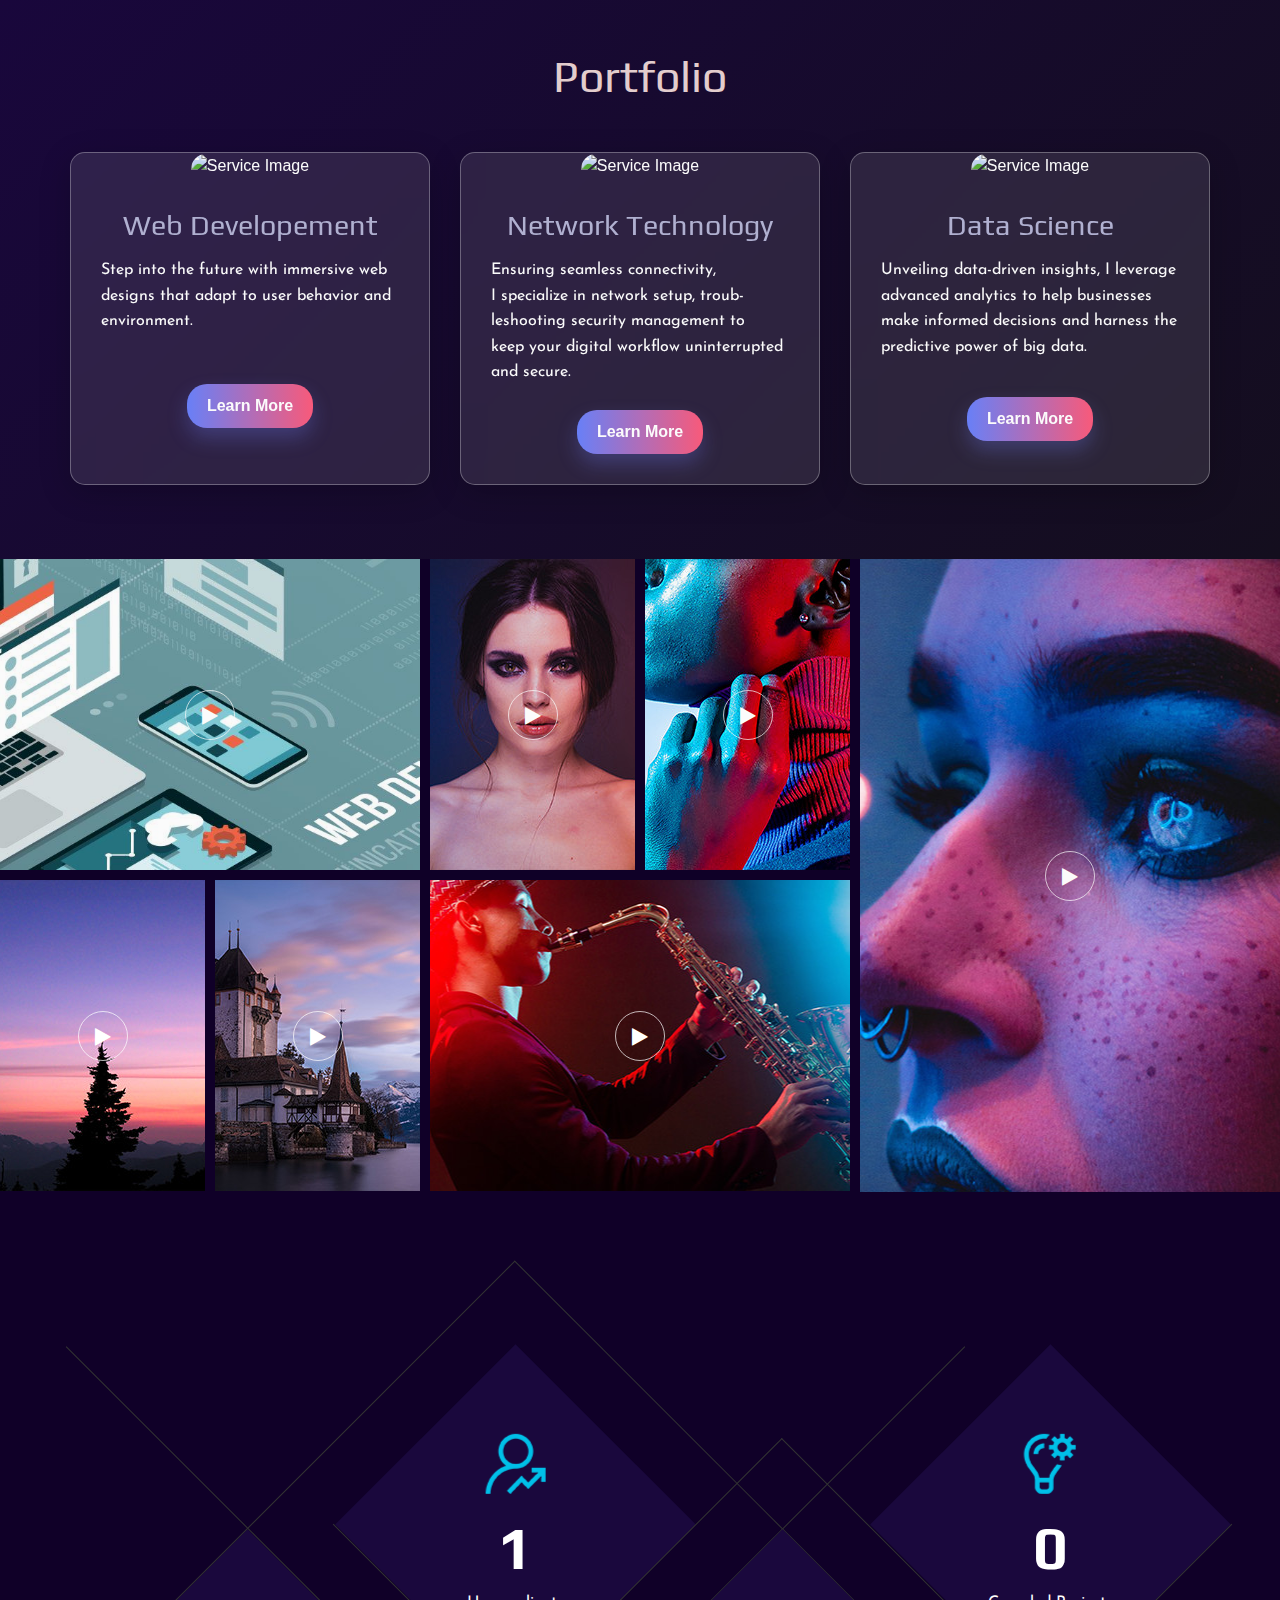
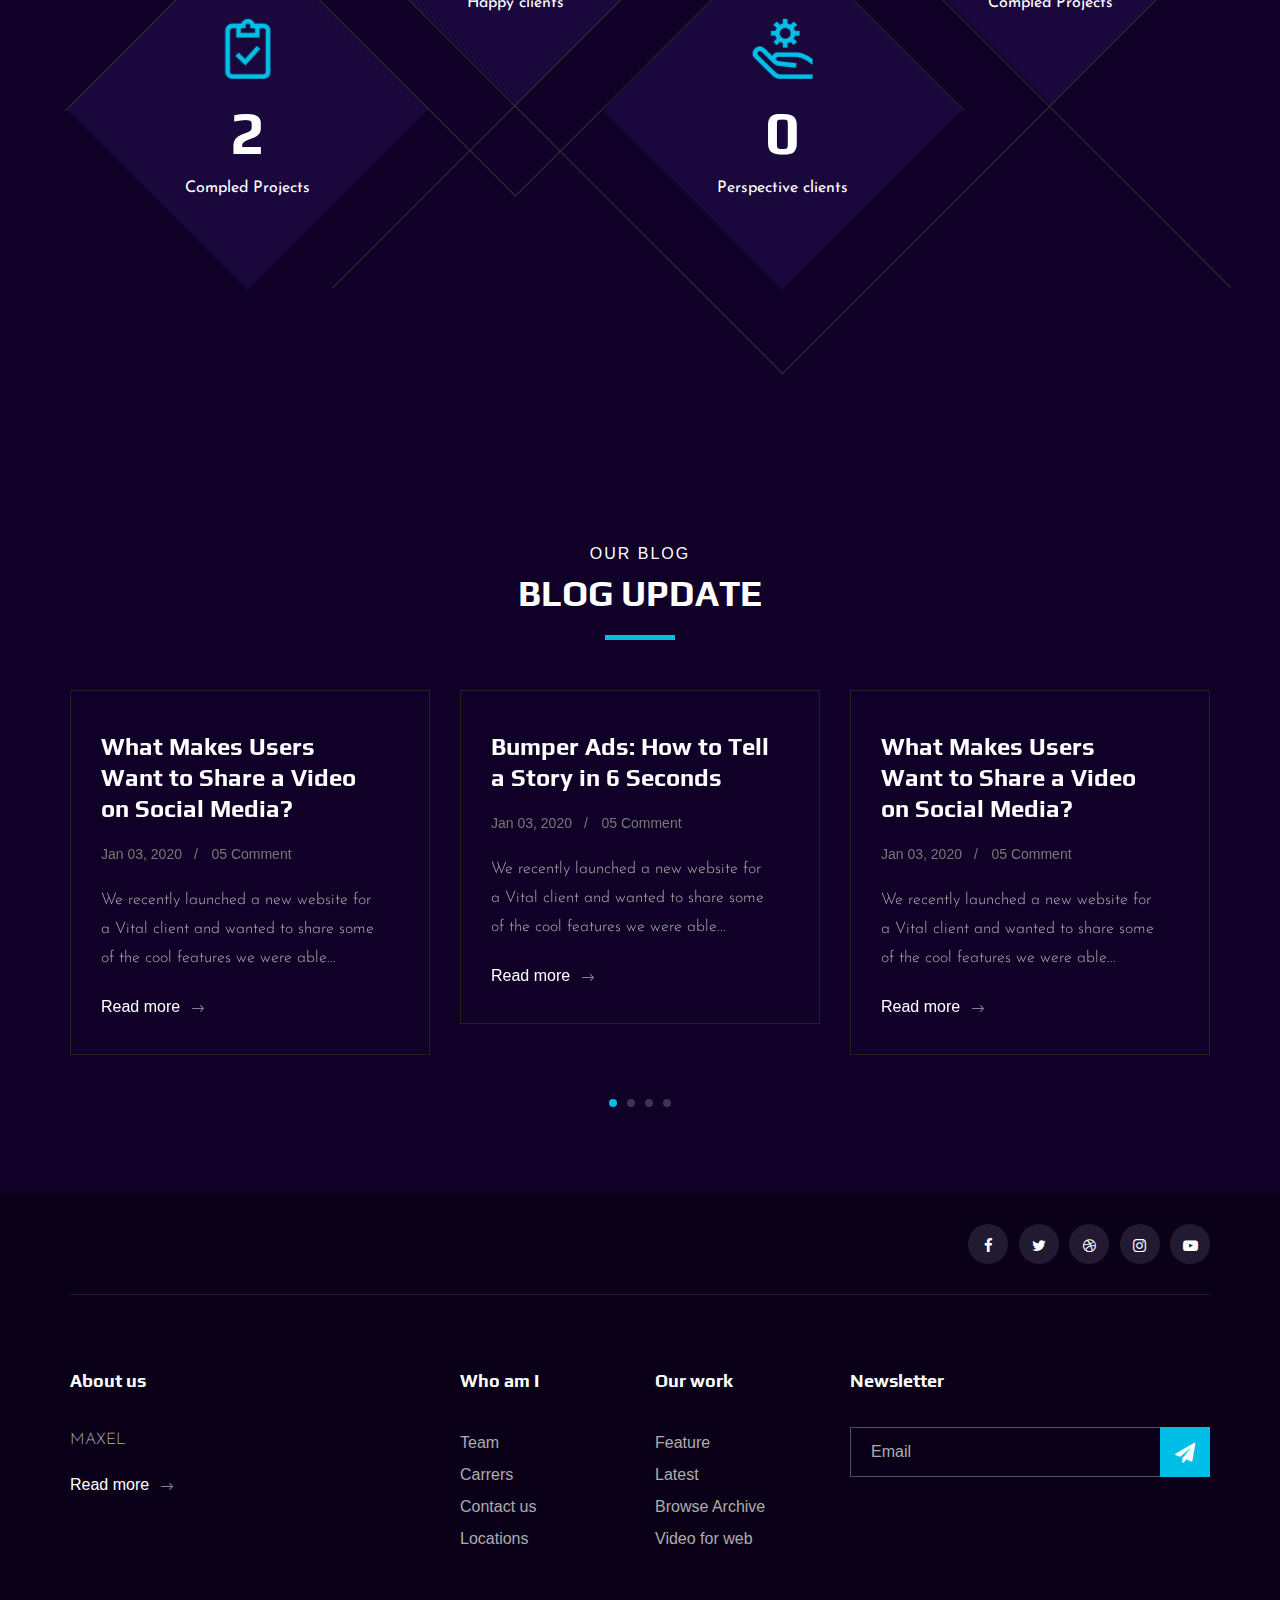
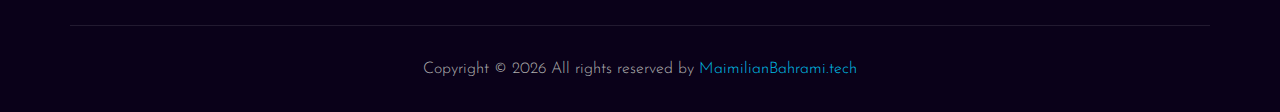
==== commit f789dccf: "Update index.html" ====
--- a/index.html
+++ b/index.html
@@ -472,26 +472,7 @@
       </div>
     </section>
     <!-- Latest Blog Section End -->
-
-    <!-- Call To Action Section Begin -->
-    <section class="callto spad set-bg" data-setbg="img/callto-bg.jpg">
-      <div class="container">
-        <div class="row">
-          <div class="col-lg-8">
-            <div class="callto__text">
-                <h2>Empowering Tomorrow <br> 
-                    <span style="color: gold;">Pixel</span> 
-                    <span style="color: lightgreen;">by</span> 
-                    <span style="color: gold;">Pixel</span><br></h2>                    
-              <p></p>
-              <a href="#">Start your stories</a>
-            </div>
-          </div>
-        </div>
-      </div>
-    </section>
-    <!-- Call To Action Section End -->
-
+    
     <!-- Footer Section Begin -->
     <footer class="footer">
       <div class="container">
